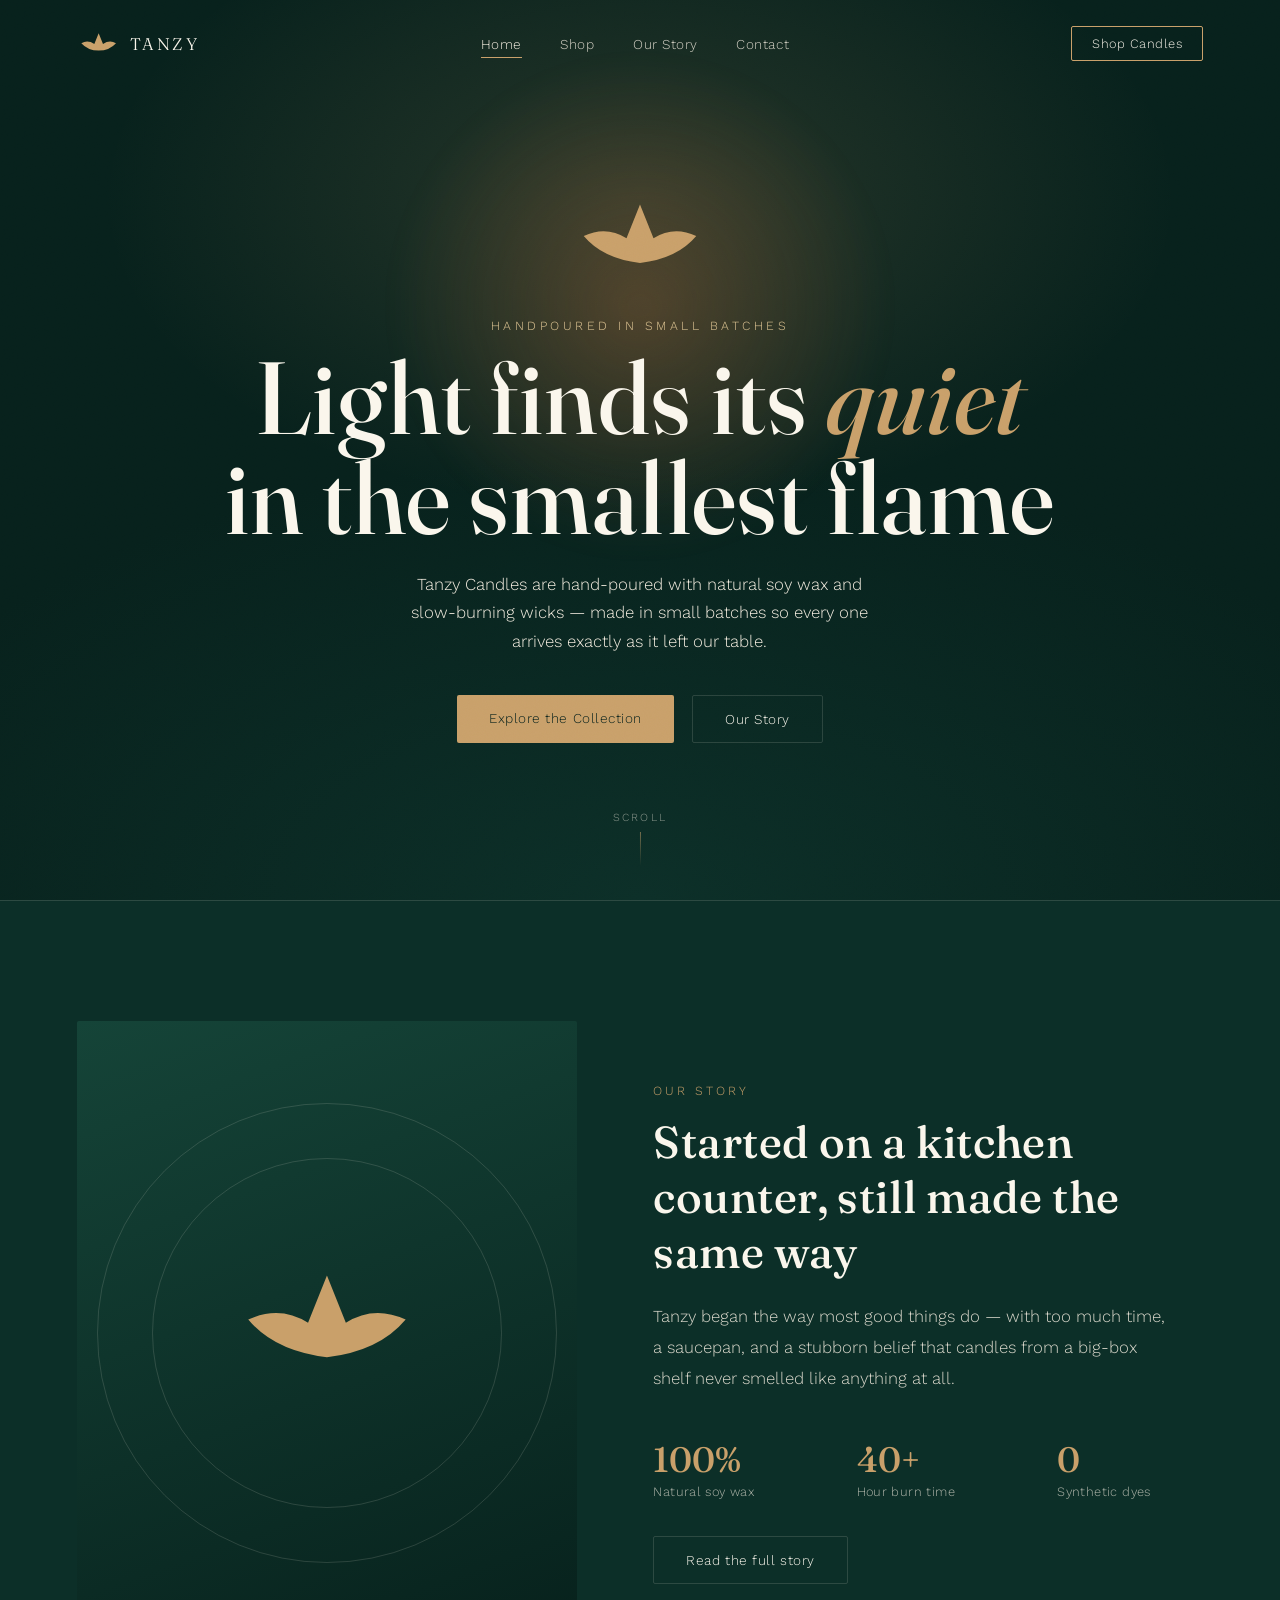
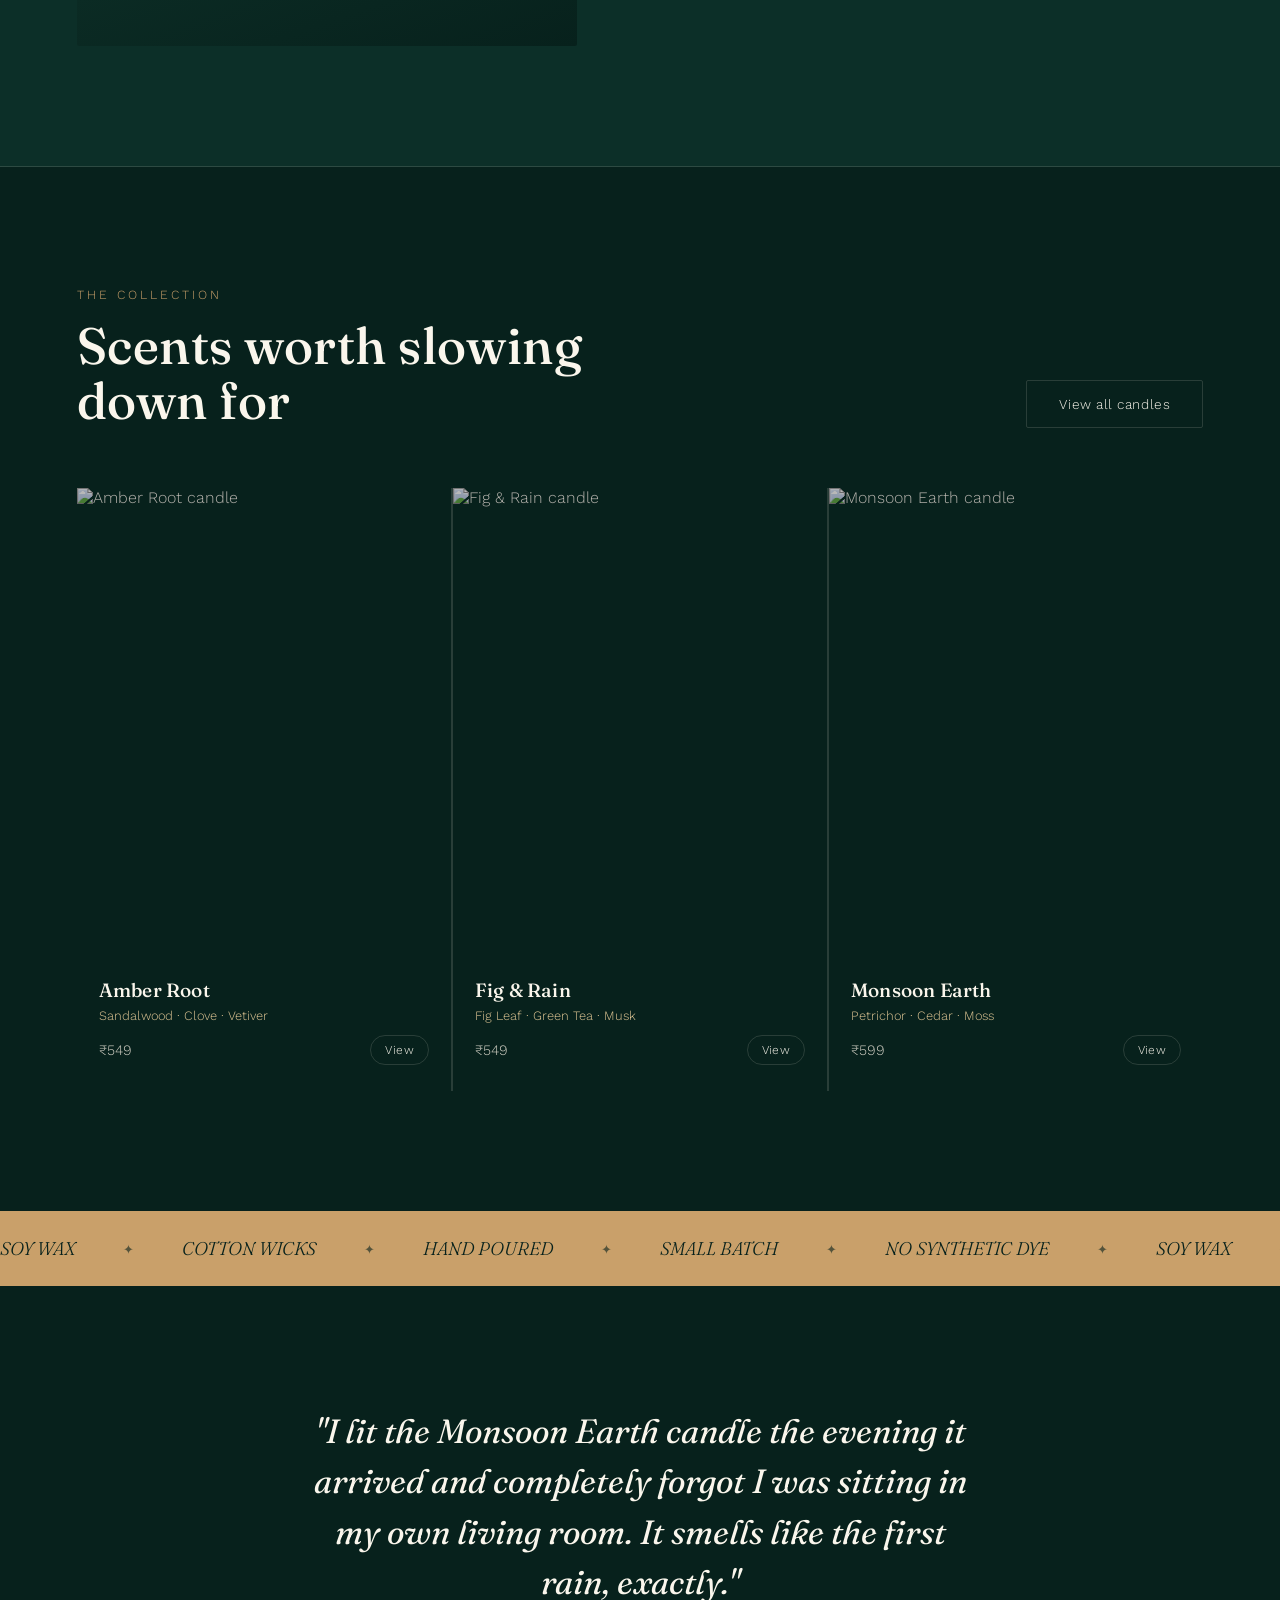
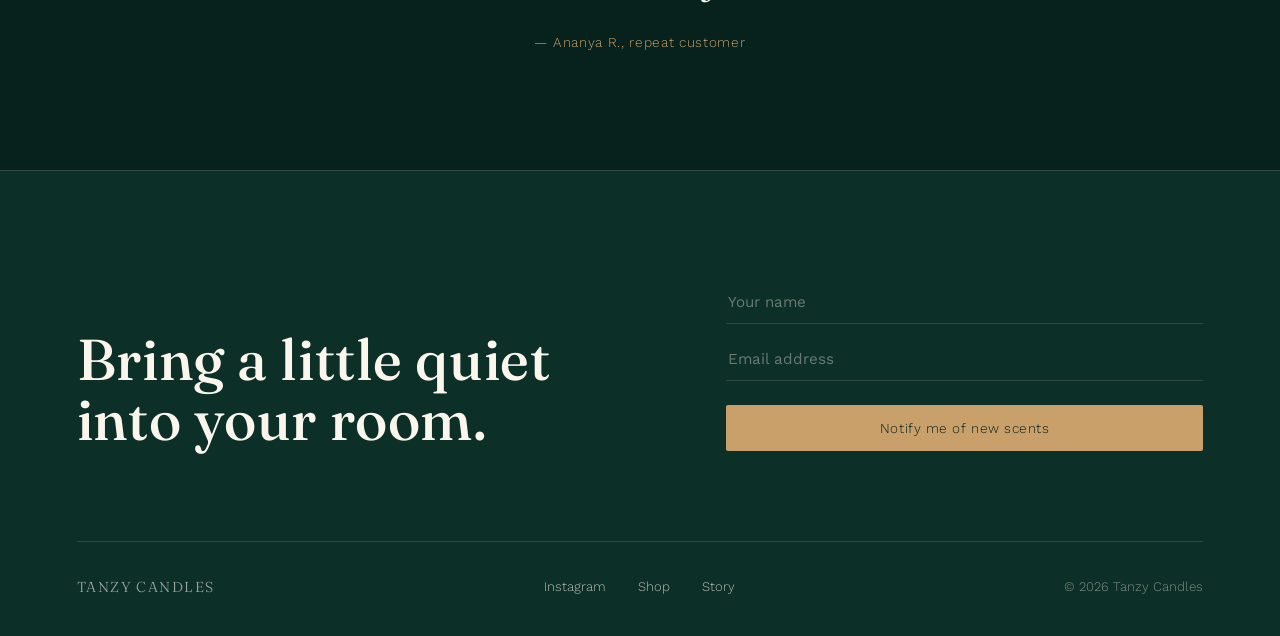
==== index.html @ 4bee4db2 "initial commit" ====
<!DOCTYPE html>
<html lang="en">
<head>
<meta charset="UTF-8">
<meta name="viewport" content="width=device-width, initial-scale=1.0">
<title>Tanzy Candles — Handpoured, Slow-Burning</title>
<link rel="preconnect" href="https://fonts.googleapis.com">
<link href="https://fonts.googleapis.com/css2?family=Fraunces:opsz,wght@9..144,300;9..144,400;9..144,500;9..144,600&family=Work+Sans:wght@300;400;500&display=swap" rel="stylesheet">
<link rel="stylesheet" href="style.css">
<style>
  .hero{
    position:relative; min-height:100svh; display:flex; align-items:center; justify-content:center;
    text-align:center; padding:120px 6vw 80px;
    background:
      radial-gradient(60% 50% at 50% 22%, rgba(201,160,106,0.16), transparent 70%),
      radial-gradient(120% 90% at 50% 100%, var(--pine) 0%, var(--pine-deep) 55%);
    overflow:hidden;
  }
  .hero-glow{
    position:absolute; left:50%; top:34%; width:520px; height:520px; transform:translate(-50%,-50%);
    background:radial-gradient(circle, rgba(217,121,63,0.28) 0%, rgba(217,121,63,0) 68%);
    filter:blur(10px); animation:flicker 6s ease-in-out infinite; pointer-events:none;
  }
  @keyframes flicker{
    0%,100%{opacity:0.75; transform:translate(-50%,-50%) scale(1);}
    35%{opacity:0.95; transform:translate(-51%,-49%) scale(1.05);}
    60%{opacity:0.65; transform:translate(-49%,-51%) scale(0.97);}
    80%{opacity:0.9; transform:translate(-50%,-50%) scale(1.02);}
  }
  .hero-mark{width:150px; margin:0 auto 20px; animation:rise 1.4s cubic-bezier(.19,1,.22,1) both;}
  .hero-eyebrow{font-size:0.78rem; letter-spacing:0.28em; color:var(--gold-soft); opacity:0; animation:rise 1s cubic-bezier(.19,1,.22,1) 0.15s both;}
  .hero h1{font-size:clamp(3rem, 9vw, 6.4rem); line-height:0.98; margin:14px 0 22px; color:var(--ivory); opacity:0; animation:rise 1.2s cubic-bezier(.19,1,.22,1) 0.3s both;}
  .hero h1 em{font-style:italic; color:var(--gold);}
  .hero p{max-width:480px; margin:0 auto 40px; font-size:1.05rem; line-height:1.7; color:var(--cream); opacity:0.85; animation:rise 1.2s cubic-bezier(.19,1,.22,1) 0.45s both;}
  .hero-ctas{display:flex; gap:18px; justify-content:center; flex-wrap:wrap; animation:rise 1.2s cubic-bezier(.19,1,.22,1) 0.6s both;}
  @keyframes rise{from{opacity:0; transform:translateY(26px);} to{opacity:1; transform:translateY(0);}}
  .scroll-cue{position:absolute; bottom:34px; left:50%; transform:translateX(-50%); display:flex; flex-direction:column; align-items:center; gap:8px; font-size:0.68rem; letter-spacing:0.2em; color:var(--cream); opacity:0.55;}
  .scroll-cue .line{width:1px; height:34px; background:linear-gradient(var(--gold), transparent); animation:draw 2.2s ease-in-out infinite;}
  @keyframes draw{0%{transform:scaleY(0); transform-origin:top;} 50%{transform:scaleY(1); transform-origin:top;} 50.1%{transform-origin:bottom;} 100%{transform:scaleY(0); transform-origin:bottom;}}
  .home-story-visual{position:relative; aspect-ratio:4/5; border-radius:2px; overflow:hidden; background:linear-gradient(160deg, var(--pine-light), var(--pine-deep)); display:flex; align-items:center; justify-content:center;}
  .home-story-visual .ring{position:absolute; border:1px solid var(--line); border-radius:50%;}
  .home-story-visual .ring.r1{width:70%; aspect-ratio:1; animation:spin 60s linear infinite;}
  .home-story-visual .ring.r2{width:92%; aspect-ratio:1; animation:spin 90s linear infinite reverse;}
  @keyframes spin{to{transform:rotate(360deg);}}
  .home-story-visual svg{width:42%; position:relative; z-index:2;}
  .collection-head{display:flex; justify-content:space-between; align-items:flex-end; gap:2rem; flex-wrap:wrap;}
</style>
</head>
<body>
<div class="grain"></div>

<nav id="nav">
  <div class="brand">
    <svg viewBox="0 0 100 60" fill="none" xmlns="http://www.w3.org/2000/svg"><path d="M50 5 L60 30 Q75 20 90 28 Q75 45 50 45 Q25 45 10 28 Q25 20 40 30 Z" fill="#c9a06a"/></svg>
    TANZY
  </div>
  <div class="navlinks">
    <a href="index.html" class="active">Home</a>
    <a href="shop.html">Shop</a>
    <a href="about.html">Our Story</a>
    <a href="contact.html">Contact</a>
  </div>
  <a class="navcta" href="shop.html">Shop Candles</a>
</nav>

<section class="hero">
  <div class="hero-glow"></div>
  <div style="position:relative; z-index:2;">
    <svg class="hero-mark" viewBox="0 0 200 130" fill="none" xmlns="http://www.w3.org/2000/svg">
      <path d="M100 10 L118 55 Q145 38 175 52 Q150 82 100 88 Q50 82 25 52 Q55 38 82 55 Z" fill="#c9a06a"/>
    </svg>
    <div class="hero-eyebrow">HANDPOURED IN SMALL BATCHES</div>
    <h1>Light finds its <em>quiet</em><br>in the smallest flame</h1>
    <p>Tanzy Candles are hand-poured with natural soy wax and slow-burning wicks — made in small batches so every one arrives exactly as it left our table.</p>
    <div class="hero-ctas">
      <a href="shop.html" class="btn-solid">Explore the Collection</a>
      <a href="about.html" class="btn-outline">Our Story</a>
    </div>
  </div>
  <div class="scroll-cue"><span>SCROLL</span><div class="line"></div></div>
</section>

<section class="story" id="story">
  <div class="home-story-visual">
    <div class="ring r1"></div>
    <div class="ring r2"></div>
    <svg viewBox="0 0 200 130" fill="none" xmlns="http://www.w3.org/2000/svg">
      <path d="M100 10 L118 55 Q145 38 175 52 Q150 82 100 88 Q50 82 25 52 Q55 38 82 55 Z" fill="#c9a06a"/>
    </svg>
  </div>
  <div class="story-copy">
    <div class="kicker">OUR STORY</div>
    <h2 class="display" style="font-size:clamp(2rem,3.6vw,2.8rem);">Started on a kitchen counter, still made the same way</h2>
    <p>Tanzy began the way most good things do — with too much time, a saucepan, and a stubborn belief that candles from a big-box shelf never smelled like anything at all.</p>
    <div class="story-stats">
      <div class="stat"><b>100%</b><span>Natural soy wax</span></div>
      <div class="stat"><b>40+</b><span>Hour burn time</span></div>
      <div class="stat"><b>0</b><span>Synthetic dyes</span></div>
    </div>
    <div style="margin-top:36px;"><a href="about.html" class="btn-outline">Read the full story</a></div>
  </div>
</section>

<section class="collection" id="collection">
  <div class="collection-head">
    <div class="section-head">
      <div class="kicker">THE COLLECTION</div>
      <h2>Scents worth slowing down for</h2>
    </div>
    <a href="shop.html" class="btn-outline">View all candles</a>
  </div>
  <div class="shop-grid" id="home-grid" style="margin-top:60px;"></div>
</section>

<div class="strip">
  <div class="strip-track">
    <span>SOY WAX</span><span>COTTON WICKS</span><span>HAND POURED</span><span>SMALL BATCH</span><span>NO SYNTHETIC DYE</span>
    <span>SOY WAX</span><span>COTTON WICKS</span><span>HAND POURED</span><span>SMALL BATCH</span><span>NO SYNTHETIC DYE</span>
  </div>
</div>

<section class="testimonial">
  <q>"I lit the Monsoon Earth candle the evening it arrived and completely forgot I was sitting in my own living room. It smells like the first rain, exactly."</q>
  <cite>— Ananya R., repeat customer</cite>
</section>

<footer id="contact">
  <div class="footer-cta">
    <h2>Bring a little quiet<br>into your room.</h2>
    <div class="footer-form">
      <input type="text" placeholder="Your name">
      <input type="email" placeholder="Email address">
      <a href="contact.html" class="btn-solid" style="text-align:center; margin-top:10px;">Notify me of new scents</a>
    </div>
  </div>
  <div class="footer-bottom">
    <div class="footer-brand">TANZY CANDLES</div>
    <div class="footer-links">
      <a href="https://www.instagram.com/tanzy_candle/" target="_blank" rel="noopener">Instagram</a>
      <a href="shop.html">Shop</a>
      <a href="about.html">Story</a>
    </div>
    <div class="footer-links" style="opacity:0.5;">© 2026 Tanzy Candles</div>
  </div>
</footer>

<script src="products.js"></script>
<script>
  const nav = document.getElementById('nav');
  window.addEventListener('scroll', () => nav.classList.toggle('scrolled', window.scrollY > 40));

  const grid = document.getElementById('home-grid');
  PRODUCTS.slice(0,3).forEach(p => {
    grid.innerHTML += `
      <a class="pcard" href="product.html?slug=${p.slug}">
        <div class="pimg"><img src="https://picsum.photos/seed/${p.seed}/700/880" alt="${p.name} candle"></div>
        <div class="pinfo">
          <h3>${p.name}</h3>
          <span class="scent">${p.notes}</span>
          <div class="prow">
            <span class="price">₹${p.price}</span>
            <span class="addbtn">View</span>
          </div>
        </div>
      </a>`;
  });
</script>
</body>
</html>
---- style.css ----
:root{
  --pine-deep:#07211c;
  --pine:#0c2f28;
  --pine-light:#154438;
  --gold:#c9a06a;
  --gold-soft:#e2c896;
  --cream:#f4ede0;
  --ivory:#faf6ec;
  --ember:#d9793f;
  --line: rgba(244,237,224,0.14);
}
*{margin:0;padding:0;box-sizing:border-box;}
html{scroll-behavior:smooth;}
body{
  background:var(--pine-deep);
  color:var(--ivory);
  font-family:'Work Sans', sans-serif;
  font-weight:300;
  overflow-x:hidden;
}
h1,h2,h3,.display{
  font-family:'Fraunces', serif;
  font-weight:500;
  letter-spacing:0.01em;
}
a{color:inherit;text-decoration:none;}
img{max-width:100%;display:block;}
@media (prefers-reduced-motion: reduce){
  *{animation-duration:0.01ms !important; transition-duration:0.01ms !important;}
}

.grain{
  position:fixed; inset:0; pointer-events:none; z-index:999;
  opacity:0.05; mix-blend-mode:overlay;
  background-image:url("data:image/svg+xml,%3Csvg xmlns='http://www.w3.org/2000/svg' width='120' height='120'%3E%3Cfilter id='n'%3E%3CfeTurbulence type='fractalNoise' baseFrequency='0.9' numOctaves='2' stitchTiles='stitch'/%3E%3C/filter%3E%3Crect width='100%25' height='100%25' filter='url(%23n)'/%3E%3C/svg%3E");
}

/* ---------- nav ---------- */
nav{
  position:fixed; top:0; left:0; right:0; z-index:100;
  display:flex; align-items:center; justify-content:space-between;
  padding:26px 6vw;
  transition:background .4s ease, padding .4s ease, border-color .4s ease;
  border-bottom:1px solid transparent;
}
nav.scrolled, nav.solid{
  background:rgba(7,33,28,0.92);
  backdrop-filter:blur(10px);
  padding:16px 6vw;
  border-color:var(--line);
}
.brand{display:flex;align-items:center;gap:10px;font-family:'Fraunces',serif;font-size:1.05rem;letter-spacing:0.14em;}
.brand svg{height:26px;width:auto;}
.navlinks{display:flex;gap:2.4rem;font-size:0.85rem;letter-spacing:0.04em;color:var(--cream);}
.navlinks a{position:relative;opacity:0.85;transition:opacity .3s;}
.navlinks a:hover, .navlinks a.active{opacity:1;}
.navlinks a::after{content:'';position:absolute;left:0;bottom:-6px;width:0;height:1px;background:var(--gold);transition:width .3s ease;}
.navlinks a:hover::after, .navlinks a.active::after{width:100%;}
.navcta{border:1px solid var(--gold); padding:9px 20px; font-size:0.8rem; letter-spacing:0.04em; border-radius:2px; transition:background .3s, color .3s; display:flex; align-items:center; gap:8px;}
.navcta:hover{background:var(--gold); color:var(--pine-deep);}
.cart-count{font-size:0.7rem; background:var(--gold); color:var(--pine-deep); border-radius:50%; width:16px; height:16px; display:flex; align-items:center; justify-content:center;}
.navcta:hover .cart-count{background:var(--pine-deep); color:var(--gold);}

@media (max-width: 860px){ .navlinks{display:none;} }

/* ---------- page header (non-home pages) ---------- */
.pagehead{
  padding:170px 6vw 80px;
  background:radial-gradient(60% 60% at 50% 0%, rgba(201,160,106,0.14), transparent 70%);
  text-align:center;
}
.kicker{font-size:0.78rem; letter-spacing:0.24em; color:var(--gold); margin-bottom:16px;}
.pagehead h1{font-size:clamp(2.4rem,6vw,4.2rem); line-height:1.05;}
.pagehead p{max-width:520px; margin:18px auto 0; color:var(--cream); opacity:0.8; line-height:1.7;}
.crumb{font-size:0.78rem; color:var(--cream); opacity:0.55; margin-bottom:18px; letter-spacing:0.03em;}
.crumb a:hover{color:var(--gold); opacity:1;}

/* ---------- buttons ---------- */
.btn-solid{
  background:var(--gold); color:var(--pine-deep); padding:15px 32px;
  font-size:0.85rem; letter-spacing:0.04em; border-radius:2px;
  transition:transform .35s ease, box-shadow .35s ease; display:inline-block; border:none; cursor:pointer;
  font-family:'Work Sans',sans-serif;
}
.btn-solid:hover{transform:translateY(-2px); box-shadow:0 10px 26px rgba(201,160,106,0.25);}
.btn-outline{
  border:1px solid var(--line); color:var(--ivory); padding:15px 32px;
  font-size:0.85rem; letter-spacing:0.04em; border-radius:2px;
  transition:border-color .35s ease, background .35s ease; display:inline-block;
}
.btn-outline:hover{border-color:var(--gold); background:rgba(201,160,106,0.08);}

/* ---------- section shell ---------- */
section{padding:120px 6vw; position:relative;}
.section-head{max-width:640px;}
.section-head h2{font-size:clamp(2.1rem,4.4vw,3.2rem); line-height:1.08; color:var(--ivory);}

/* ---------- shop grid ---------- */
.filters{display:flex; gap:12px; flex-wrap:wrap; margin:44px 0 56px; border-bottom:1px solid var(--line); padding-bottom:30px;}
.filter-btn{
  border:1px solid var(--line); padding:9px 18px; font-size:0.8rem; letter-spacing:0.03em;
  border-radius:20px; color:var(--cream); opacity:0.8; transition:all .3s ease; cursor:pointer;
  background:transparent; font-family:'Work Sans',sans-serif;
}
.filter-btn:hover{opacity:1; border-color:var(--gold);}
.filter-btn.active{background:var(--gold); color:var(--pine-deep); border-color:var(--gold); opacity:1;}

.shop-grid{display:grid; grid-template-columns:repeat(3,1fr); gap:2px; background:var(--line);}
.pcard{
  background:var(--pine-deep); position:relative; overflow:hidden; display:block;
}
.pcard .pimg{position:relative; aspect-ratio:4/5; overflow:hidden;}
.pcard .pimg img{width:100%; height:100%; object-fit:cover; filter:saturate(0.85) brightness(0.72);
  transition:transform .7s cubic-bezier(.19,1,.22,1), filter .5s ease;}
.pcard:hover .pimg img{transform:scale(1.06); filter:saturate(1) brightness(0.8);}
.pcard .pimg::after{content:''; position:absolute; inset:0; background:linear-gradient(180deg, rgba(7,33,28,0) 40%, rgba(7,33,28,0.85) 100%);}
.pcard .pinfo{padding:22px 22px 26px;}
.pcard h3{font-size:1.2rem; margin-bottom:6px;}
.pcard .scent{font-size:0.8rem; color:var(--gold-soft); margin-bottom:12px; display:block;}
.pcard .prow{display:flex; justify-content:space-between; align-items:center;}
.pcard .price{font-size:0.9rem; color:var(--cream); opacity:0.85;}
.pcard .addbtn{
  font-size:0.75rem; letter-spacing:0.03em; border:1px solid var(--line); padding:7px 14px; border-radius:20px;
  transition:all .3s ease; background:none; color:var(--ivory); cursor:pointer; font-family:'Work Sans',sans-serif;
}
.pcard .addbtn:hover{border-color:var(--gold); background:var(--gold); color:var(--pine-deep);}

@media (max-width:860px){ .shop-grid{grid-template-columns:1fr 1fr;} }
@media (max-width:540px){ .shop-grid{grid-template-columns:1fr;} }

/* ---------- product detail ---------- */
.product-view{
  display:grid; grid-template-columns:1fr 1fr; gap:6vw; padding:150px 6vw 100px; align-items:start;
}
.product-gallery{position:sticky; top:110px;}
.product-gallery .main{aspect-ratio:4/5; overflow:hidden; border:1px solid var(--line); position:relative;}
.product-gallery .main img{width:100%; height:100%; object-fit:cover; filter:saturate(0.9) brightness(0.78);}
.product-gallery .thumbs{display:flex; gap:10px; margin-top:10px;}
.product-gallery .thumbs img{width:64px; height:64px; object-fit:cover; border:1px solid var(--line); cursor:pointer; filter:saturate(0.85) brightness(0.7); transition:border-color .3s;}
.product-gallery .thumbs img:hover{border-color:var(--gold);}
.product-info .scent{color:var(--gold-soft); font-size:0.9rem; margin:10px 0 20px; display:block;}
.product-info h1{font-size:clamp(2rem,3.6vw,2.8rem);}
.product-info .price{font-family:'Fraunces',serif; font-size:1.6rem; color:var(--gold); margin:20px 0;}
.product-info .desc{color:var(--cream); opacity:0.85; line-height:1.8; max-width:52ch; margin-bottom:30px;}
.meta-row{display:flex; gap:3rem; padding:26px 0; border-top:1px solid var(--line); border-bottom:1px solid var(--line); margin-bottom:30px;}
.meta-row div span{display:block; font-size:0.75rem; color:var(--cream); opacity:0.6; margin-bottom:6px; letter-spacing:0.03em;}
.meta-row div b{font-family:'Fraunces',serif; font-weight:500; font-size:1.1rem;}
.notes-table{margin-bottom:34px;}
.notes-table .nrow{display:flex; justify-content:space-between; padding:14px 0; border-bottom:1px solid var(--line); font-size:0.92rem;}
.notes-table .nrow span:first-child{color:var(--gold-soft); letter-spacing:0.05em; font-size:0.78rem;}
.notes-table .nrow span:last-child{color:var(--cream); text-align:right;}
.qty-row{display:flex; align-items:center; gap:20px; margin-top:10px;}
.qty-box{display:flex; align-items:center; border:1px solid var(--line); border-radius:2px;}
.qty-box button{background:none; border:none; color:var(--ivory); width:38px; height:44px; font-size:1.1rem; cursor:pointer;}
.qty-box span{width:32px; text-align:center; font-size:0.95rem;}
.added-msg{font-size:0.8rem; color:var(--gold); margin-top:14px; opacity:0; transition:opacity .3s;}
.added-msg.show{opacity:1;}

/* related */
.related h2{font-size:1.8rem; margin-bottom:36px;}

/* ---------- about page ---------- */
.story{
  display:grid; grid-template-columns:1fr 1.1fr; gap:6vw; align-items:center;
  background:var(--pine); border-top:1px solid var(--line); border-bottom:1px solid var(--line);
}
.story-visual{position:relative; aspect-ratio:4/5; border-radius:2px; overflow:hidden;}
.story-visual img{width:100%; height:100%; object-fit:cover; filter:saturate(0.85) brightness(0.65);}
.story-copy p{font-size:1.05rem; line-height:1.85; color:var(--cream); opacity:0.88; margin-top:22px; max-width:52ch;}
.story-stats{display:flex; gap:8vw; margin-top:44px; flex-wrap:wrap;}
.stat b{display:block; font-family:'Fraunces',serif; font-size:2.2rem; color:var(--gold); font-weight:500;}
.stat span{font-size:0.8rem; color:var(--cream); opacity:0.7; letter-spacing:0.03em;}

.process-grid{margin-top:70px; display:grid; grid-template-columns:repeat(4,1fr); gap:1px; background:var(--line); border:1px solid var(--line);}
.process-item{background:var(--pine-deep); padding:44px 30px; transition:background .35s ease;}
.process-item:hover{background:var(--pine);}
.process-num{font-family:'Fraunces',serif; font-style:italic; color:var(--gold); font-size:1.1rem; margin-bottom:22px; display:block;}
.process-item h3{font-size:1.2rem; margin-bottom:10px; font-weight:500;}
.process-item p{font-size:0.92rem; line-height:1.6; color:var(--cream); opacity:0.75;}

.team-grid{display:grid; grid-template-columns:repeat(3,1fr); gap:40px; margin-top:60px;}
.team-card img{aspect-ratio:1; object-fit:cover; filter:saturate(0.85) brightness(0.75); margin-bottom:18px;}
.team-card h3{font-size:1.1rem; margin-bottom:4px;}
.team-card span{font-size:0.82rem; color:var(--gold-soft);}

@media (max-width:860px){ .story{grid-template-columns:1fr;} .process-grid{grid-template-columns:1fr 1fr;} .team-grid{grid-template-columns:1fr;} .product-view{grid-template-columns:1fr; padding-top:120px;} .product-gallery{position:static;} }
@media (max-width:540px){ .process-grid{grid-template-columns:1fr;} section{padding:90px 6vw;} .meta-row{gap:1.6rem; flex-wrap:wrap;} }

/* ---------- ingredients strip ---------- */
.strip{background:var(--gold); color:var(--pine-deep); padding:26px 0; overflow:hidden; white-space:nowrap;}
.strip-track{display:inline-flex; gap:3rem; animation:scroll 26s linear infinite;}
.strip-track span{font-family:'Fraunces',serif; font-style:italic; font-size:1.15rem; display:inline-flex; align-items:center; gap:3rem;}
.strip-track span::after{content:'✦'; font-style:normal; font-size:0.8rem; opacity:0.6;}
@keyframes scroll{from{transform:translateX(0);} to{transform:translateX(-50%);}}

/* ---------- contact ---------- */
.contact-wrap{display:grid; grid-template-columns:1fr 1fr; gap:6vw; padding-top:20px;}
.contact-form{display:flex; flex-direction:column; gap:20px;}
.field label{display:block; font-size:0.78rem; letter-spacing:0.05em; color:var(--gold-soft); margin-bottom:8px;}
.field input, .field textarea{
  width:100%; background:transparent; border:none; border-bottom:1px solid var(--line);
  padding:12px 2px; color:var(--ivory); font-family:'Work Sans',sans-serif; font-size:0.95rem;
  outline:none; transition:border-color .3s; resize:none;
}
.field input::placeholder, .field textarea::placeholder{color:rgba(244,237,224,0.35);}
.field input:focus, .field textarea:focus{border-color:var(--gold);}
.contact-info{border-left:1px solid var(--line); padding-left:5vw;}
.info-block{margin-bottom:36px;}
.info-block span{display:block; font-size:0.78rem; letter-spacing:0.05em; color:var(--gold-soft); margin-bottom:8px;}
.info-block b{font-family:'Fraunces',serif; font-size:1.15rem; font-weight:500;}
.form-success{margin-top:16px; font-size:0.85rem; color:var(--gold); opacity:0; transition:opacity .3s;}
.form-success.show{opacity:1;}
@media (max-width:860px){ .contact-wrap{grid-template-columns:1fr;} .contact-info{border-left:none; padding-left:0; border-top:1px solid var(--line); padding-top:40px;} }

/* ---------- testimonial ---------- */
.testimonial{background:var(--pine-deep); text-align:center; max-width:820px; margin:0 auto;}
.testimonial q{display:block; font-family:'Fraunces',serif; font-weight:400; font-style:italic; font-size:clamp(1.5rem,3vw,2.1rem); line-height:1.5; color:var(--ivory); quotes:none;}
.testimonial cite{display:block; margin-top:26px; font-style:normal; font-size:0.85rem; letter-spacing:0.05em; color:var(--gold);}

/* ---------- footer ---------- */
footer{background:var(--pine); border-top:1px solid var(--line); padding:110px 6vw 40px;}
.footer-cta{display:grid; grid-template-columns:1.2fr 1fr; gap:6vw; align-items:end; padding-bottom:90px; border-bottom:1px solid var(--line);}
.footer-cta h2{font-size:clamp(2.2rem,5vw,3.6rem); line-height:1.05; color:var(--ivory);}
.footer-form{display:flex; flex-direction:column; gap:14px;}
.footer-form input{background:transparent; border:none; border-bottom:1px solid var(--line); padding:12px 2px; color:var(--ivory); font-family:'Work Sans',sans-serif; font-size:0.95rem; outline:none; transition:border-color .3s;}
.footer-form input::placeholder{color:rgba(244,237,224,0.4);}
.footer-form input:focus{border-color:var(--gold);}
.footer-bottom{display:flex; justify-content:space-between; align-items:center; padding-top:36px; flex-wrap:wrap; gap:20px;}
.footer-links{display:flex; gap:2rem; font-size:0.82rem; color:var(--cream); opacity:0.75;}
.footer-links a:hover{color:var(--gold); opacity:1;}
.footer-brand{font-family:'Fraunces',serif; font-size:0.9rem; letter-spacing:0.1em; opacity:0.6;}
@media (max-width:860px){ .footer-cta{grid-template-columns:1fr; gap:40px;} }
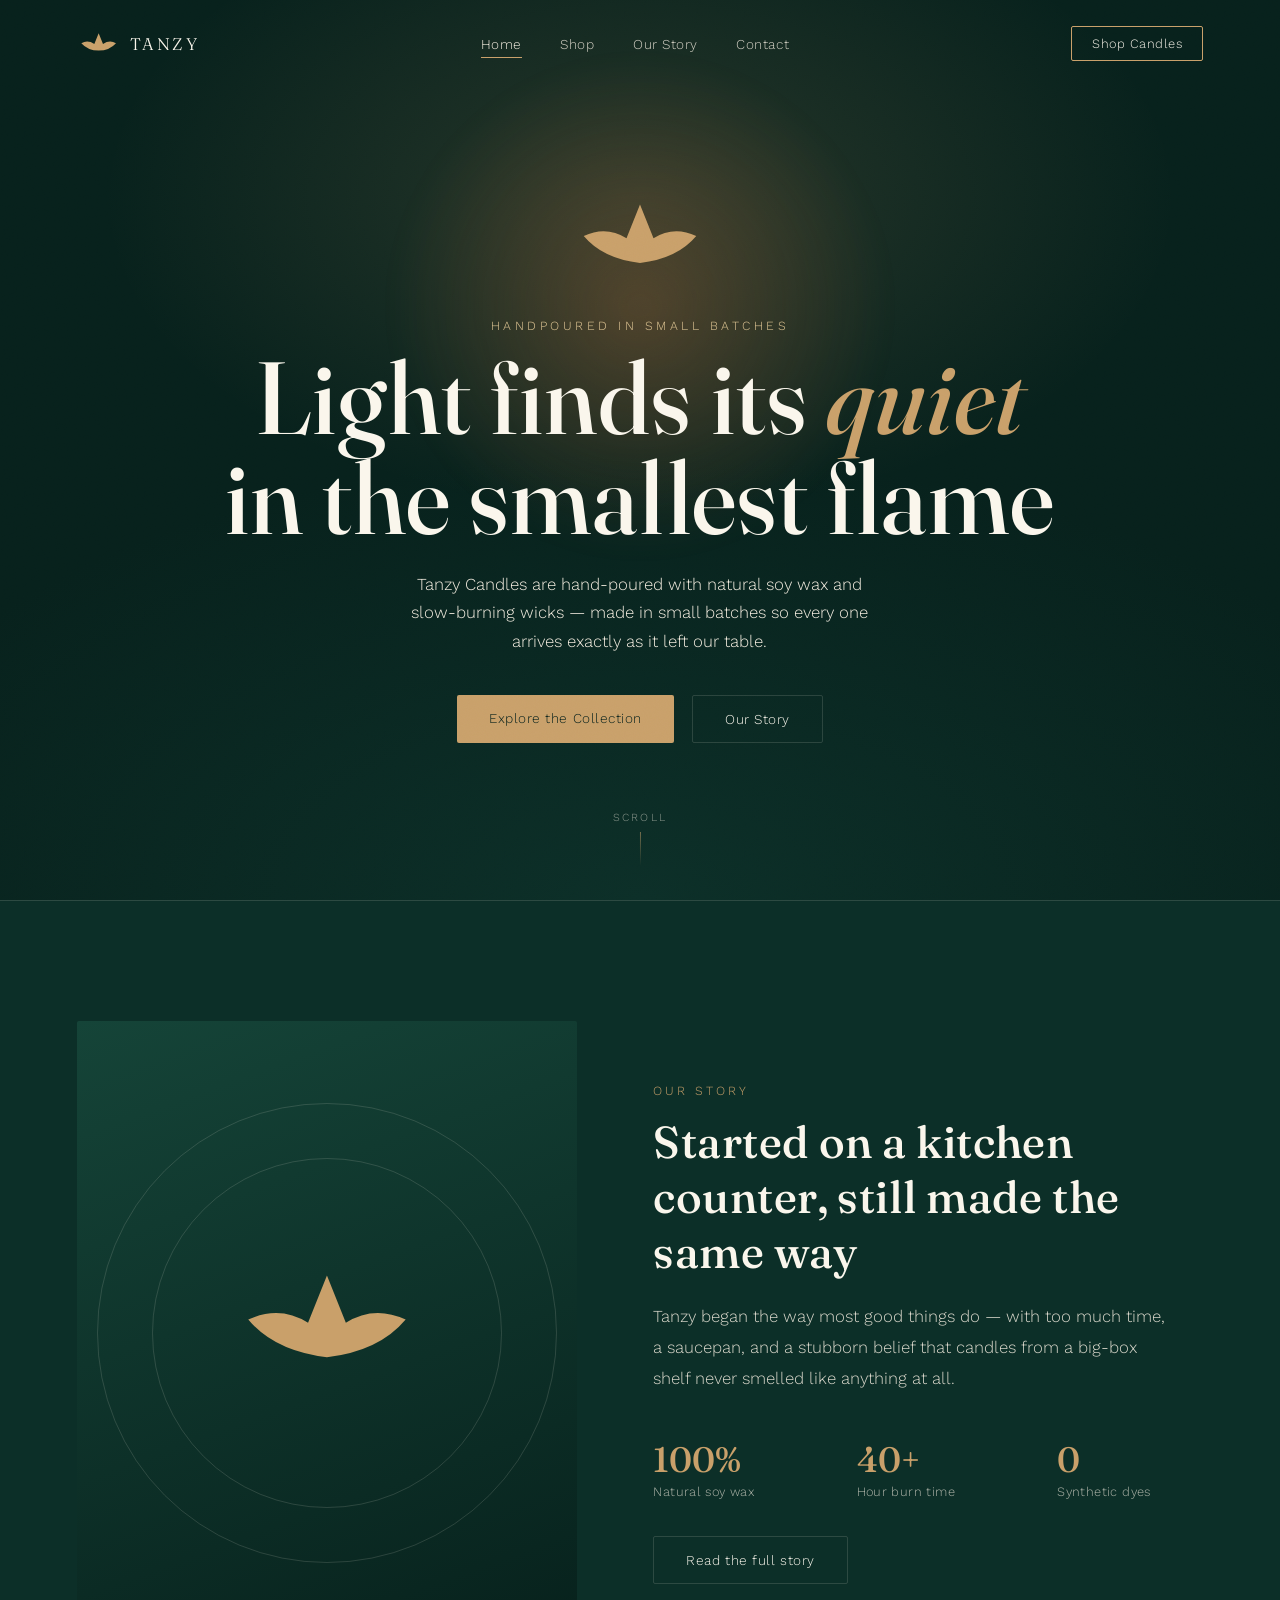
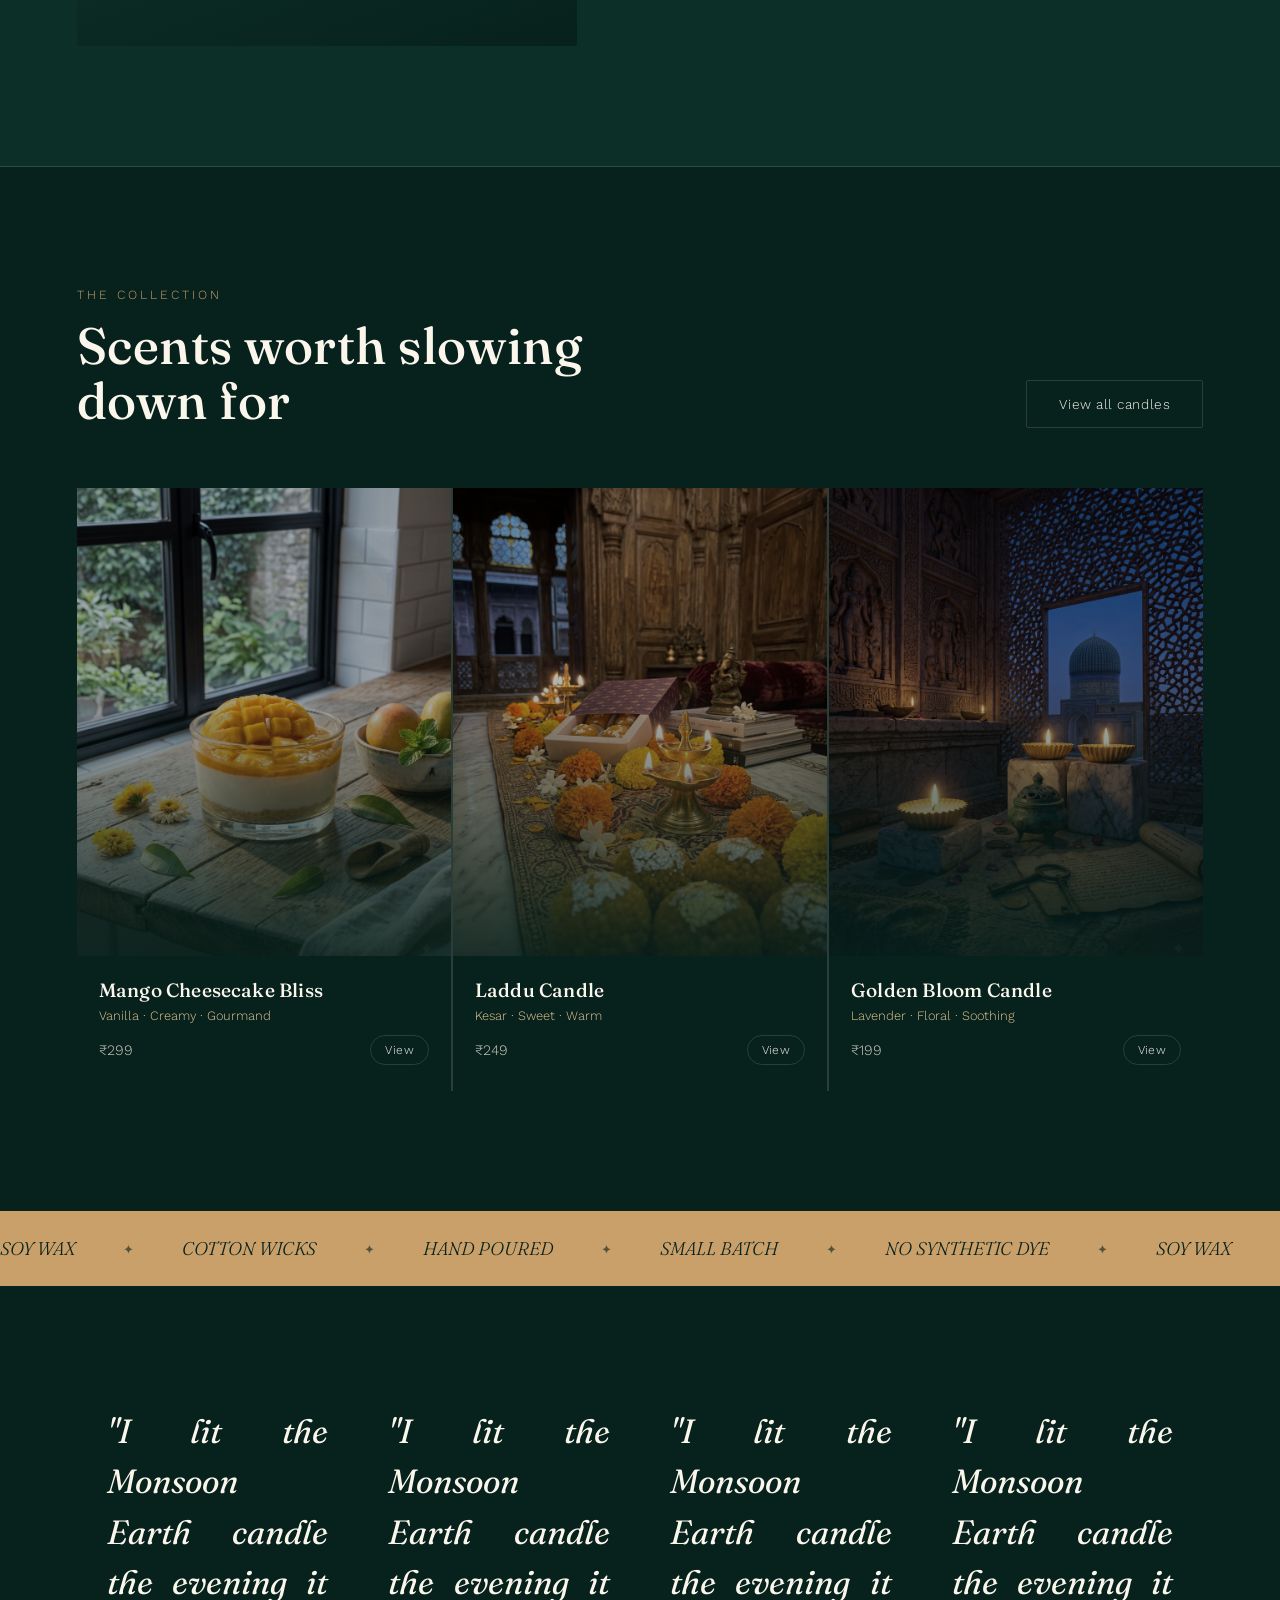
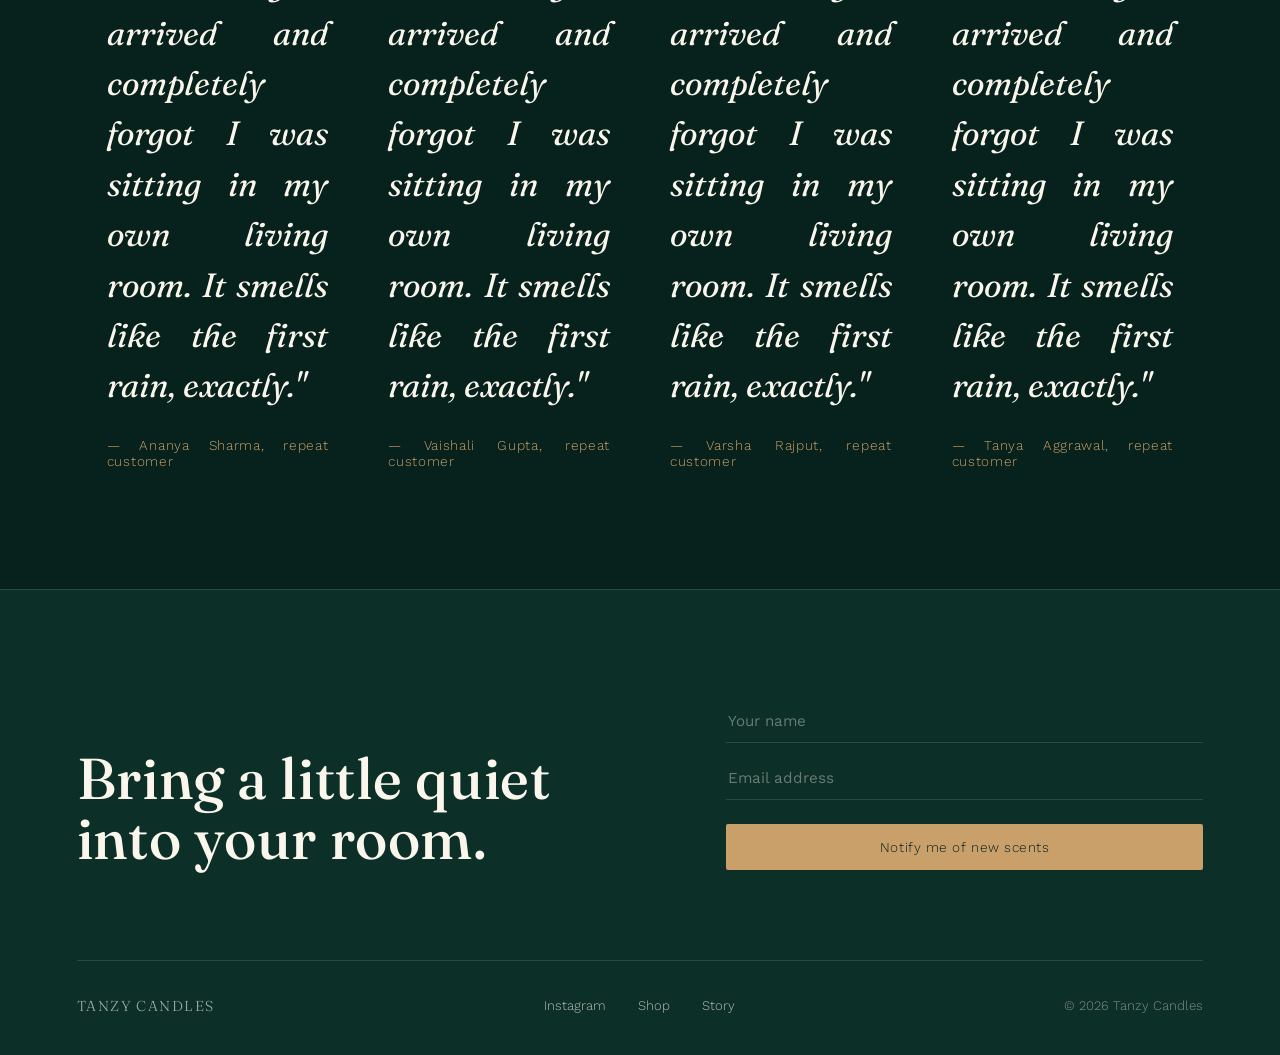
==== commit 9070a2ac: "images added" ====
--- a/index.html
+++ b/index.html
@@ -1,159 +1,413 @@
-<!DOCTYPE html>
+<!doctype html>
 <html lang="en">
+
 <head>
-<meta charset="UTF-8">
-<meta name="viewport" content="width=device-width, initial-scale=1.0">
-<title>Tanzy Candles — Handpoured, Slow-Burning</title>
-<link rel="preconnect" href="https://fonts.googleapis.com">
-<link href="https://fonts.googleapis.com/css2?family=Fraunces:opsz,wght@9..144,300;9..144,400;9..144,500;9..144,600&family=Work+Sans:wght@300;400;500&display=swap" rel="stylesheet">
-<link rel="stylesheet" href="style.css">
-<style>
-  .hero{
-    position:relative; min-height:100svh; display:flex; align-items:center; justify-content:center;
-    text-align:center; padding:120px 6vw 80px;
-    background:
-      radial-gradient(60% 50% at 50% 22%, rgba(201,160,106,0.16), transparent 70%),
-      radial-gradient(120% 90% at 50% 100%, var(--pine) 0%, var(--pine-deep) 55%);
-    overflow:hidden;
-  }
-  .hero-glow{
-    position:absolute; left:50%; top:34%; width:520px; height:520px; transform:translate(-50%,-50%);
-    background:radial-gradient(circle, rgba(217,121,63,0.28) 0%, rgba(217,121,63,0) 68%);
-    filter:blur(10px); animation:flicker 6s ease-in-out infinite; pointer-events:none;
-  }
-  @keyframes flicker{
-    0%,100%{opacity:0.75; transform:translate(-50%,-50%) scale(1);}
-    35%{opacity:0.95; transform:translate(-51%,-49%) scale(1.05);}
-    60%{opacity:0.65; transform:translate(-49%,-51%) scale(0.97);}
-    80%{opacity:0.9; transform:translate(-50%,-50%) scale(1.02);}
-  }
-  .hero-mark{width:150px; margin:0 auto 20px; animation:rise 1.4s cubic-bezier(.19,1,.22,1) both;}
-  .hero-eyebrow{font-size:0.78rem; letter-spacing:0.28em; color:var(--gold-soft); opacity:0; animation:rise 1s cubic-bezier(.19,1,.22,1) 0.15s both;}
-  .hero h1{font-size:clamp(3rem, 9vw, 6.4rem); line-height:0.98; margin:14px 0 22px; color:var(--ivory); opacity:0; animation:rise 1.2s cubic-bezier(.19,1,.22,1) 0.3s both;}
-  .hero h1 em{font-style:italic; color:var(--gold);}
-  .hero p{max-width:480px; margin:0 auto 40px; font-size:1.05rem; line-height:1.7; color:var(--cream); opacity:0.85; animation:rise 1.2s cubic-bezier(.19,1,.22,1) 0.45s both;}
-  .hero-ctas{display:flex; gap:18px; justify-content:center; flex-wrap:wrap; animation:rise 1.2s cubic-bezier(.19,1,.22,1) 0.6s both;}
-  @keyframes rise{from{opacity:0; transform:translateY(26px);} to{opacity:1; transform:translateY(0);}}
-  .scroll-cue{position:absolute; bottom:34px; left:50%; transform:translateX(-50%); display:flex; flex-direction:column; align-items:center; gap:8px; font-size:0.68rem; letter-spacing:0.2em; color:var(--cream); opacity:0.55;}
-  .scroll-cue .line{width:1px; height:34px; background:linear-gradient(var(--gold), transparent); animation:draw 2.2s ease-in-out infinite;}
-  @keyframes draw{0%{transform:scaleY(0); transform-origin:top;} 50%{transform:scaleY(1); transform-origin:top;} 50.1%{transform-origin:bottom;} 100%{transform:scaleY(0); transform-origin:bottom;}}
-  .home-story-visual{position:relative; aspect-ratio:4/5; border-radius:2px; overflow:hidden; background:linear-gradient(160deg, var(--pine-light), var(--pine-deep)); display:flex; align-items:center; justify-content:center;}
-  .home-story-visual .ring{position:absolute; border:1px solid var(--line); border-radius:50%;}
-  .home-story-visual .ring.r1{width:70%; aspect-ratio:1; animation:spin 60s linear infinite;}
-  .home-story-visual .ring.r2{width:92%; aspect-ratio:1; animation:spin 90s linear infinite reverse;}
-  @keyframes spin{to{transform:rotate(360deg);}}
-  .home-story-visual svg{width:42%; position:relative; z-index:2;}
-  .collection-head{display:flex; justify-content:space-between; align-items:flex-end; gap:2rem; flex-wrap:wrap;}
-</style>
+    <meta charset="UTF-8" />
+    <meta name="viewport" content="width=device-width, initial-scale=1.0" />
+    <title>Tanzy Candles — Handpoured, Slow-Burning</title>
+    <link rel="icon" type="image/svg+xml" href="favicon.svg" />
+    <link rel="canonical" href="https://rohit-singh-git.github.io/Tanzy-Candle/index.html" />
+    <meta name="description"
+        content="Tanzy Candles — handpoured, slow-burning scented candles inspired by desserts and Indian flavours. Vanilla, kesar, rose and floral candles made with soy wax." />
+    <meta name="robots" content="index, follow" />
+
+    <meta property="og:type" content="website" />
+    <meta property="og:title" content="Tanzy Candles — Handpoured, Slow-Burning" />
+    <meta property="og:description"
+        content="Tanzy Candles — handpoured, slow-burning scented candles inspired by desserts and Indian flavours. Vanilla, kesar, rose and floral candles made with soy wax." />
+    <meta property="og:url" content="https://rohit-singh-git.github.io/Tanzy-Candle/index.html" />
+    <meta property="og:image"
+        content="https://rohit-singh-git.github.io/Tanzy-Candle/images/Mango-cheesecake-bliss-Candle/1.jpeg" />
+    <meta property="og:site_name" content="Tanzy Candles" />
+
+    <meta name="twitter:card" content="summary_large_image" />
+    <meta name="twitter:title" content="Tanzy Candles — Handpoured, Slow-Burning" />
+    <meta name="twitter:description"
+        content="Tanzy Candles — handpoured, slow-burning scented candles inspired by desserts and Indian flavours. Vanilla, kesar, rose and floral candles made with soy wax." />
+    <meta name="twitter:image"
+        content="https://rohit-singh-git.github.io/Tanzy-Candle/images/Mango-cheesecake-bliss-Candle/1.jpeg" />
+    <link rel="preconnect" href="https://fonts.googleapis.com" />
+    <link
+        href="https://fonts.googleapis.com/css2?family=Fraunces:opsz,wght@9..144,300;9..144,400;9..144,500;9..144,600&family=Work+Sans:wght@300;400;500&display=swap"
+        rel="stylesheet" />
+    <link rel="stylesheet" href="style.css" />
+    <style>
+        .hero {
+            position: relative;
+            min-height: 100svh;
+            display: flex;
+            align-items: center;
+            justify-content: center;
+            text-align: center;
+            padding: 120px 6vw 80px;
+            background:
+                radial-gradient(60% 50% at 50% 22%,
+                    rgba(201, 160, 106, 0.16),
+                    transparent 70%),
+                radial-gradient(120% 90% at 50% 100%,
+                    var(--pine) 0%,
+                    var(--pine-deep) 55%);
+            overflow: hidden;
+        }
+
+        .hero-glow {
+            position: absolute;
+            left: 50%;
+            top: 34%;
+            width: 520px;
+            height: 520px;
+            transform: translate(-50%, -50%);
+            background: radial-gradient(circle,
+                    rgba(217, 121, 63, 0.28) 0%,
+                    rgba(217, 121, 63, 0) 68%);
+            filter: blur(10px);
+            animation: flicker 6s ease-in-out infinite;
+            pointer-events: none;
+        }
+
+        @keyframes flicker {
+
+            0%,
+            100% {
+                opacity: 0.75;
+                transform: translate(-50%, -50%) scale(1);
+            }
+
+            35% {
+                opacity: 0.95;
+                transform: translate(-51%, -49%) scale(1.05);
+            }
+
+            60% {
+                opacity: 0.65;
+                transform: translate(-49%, -51%) scale(0.97);
+            }
+
+            80% {
+                opacity: 0.9;
+                transform: translate(-50%, -50%) scale(1.02);
+            }
+        }
+
+        .hero-mark {
+            width: 150px;
+            margin: 0 auto 20px;
+            animation: rise 1.4s cubic-bezier(0.19, 1, 0.22, 1) both;
+        }
+
+        .hero-eyebrow {
+            font-size: 0.78rem;
+            letter-spacing: 0.28em;
+            color: var(--gold-soft);
+            opacity: 0;
+            animation: rise 1s cubic-bezier(0.19, 1, 0.22, 1) 0.15s both;
+        }
+
+        .hero h1 {
+            font-size: clamp(3rem, 9vw, 6.4rem);
+            line-height: 0.98;
+            margin: 14px 0 22px;
+            color: var(--ivory);
+            opacity: 0;
+            animation: rise 1.2s cubic-bezier(0.19, 1, 0.22, 1) 0.3s both;
+        }
+
+        .hero h1 em {
+            font-style: italic;
+            color: var(--gold);
+        }
+
+        .hero p {
+            max-width: 480px;
+            margin: 0 auto 40px;
+            font-size: 1.05rem;
+            line-height: 1.7;
+            color: var(--cream);
+            opacity: 0.85;
+            animation: rise 1.2s cubic-bezier(0.19, 1, 0.22, 1) 0.45s both;
+        }
+
+        .hero-ctas {
+            display: flex;
+            gap: 18px;
+            justify-content: center;
+            flex-wrap: wrap;
+            animation: rise 1.2s cubic-bezier(0.19, 1, 0.22, 1) 0.6s both;
+        }
+
+        @keyframes rise {
+            from {
+                opacity: 0;
+                transform: translateY(26px);
+            }
+
+            to {
+                opacity: 1;
+                transform: translateY(0);
+            }
+        }
+
+        .scroll-cue {
+            position: absolute;
+            bottom: 34px;
+            left: 50%;
+            transform: translateX(-50%);
+            display: flex;
+            flex-direction: column;
+            align-items: center;
+            gap: 8px;
+            font-size: 0.68rem;
+            letter-spacing: 0.2em;
+            color: var(--cream);
+            opacity: 0.55;
+        }
+
+        .scroll-cue .line {
+            width: 1px;
+            height: 34px;
+            background: linear-gradient(var(--gold), transparent);
+            animation: draw 2.2s ease-in-out infinite;
+        }
+
+        @keyframes draw {
+            0% {
+                transform: scaleY(0);
+                transform-origin: top;
+            }
+
+            50% {
+                transform: scaleY(1);
+                transform-origin: top;
+            }
+
+            50.1% {
+                transform-origin: bottom;
+            }
+
+            100% {
+                transform: scaleY(0);
+                transform-origin: bottom;
+            }
+        }
+
+        .home-story-visual {
+            position: relative;
+            aspect-ratio: 4/5;
+            border-radius: 2px;
+            overflow: hidden;
+            background: linear-gradient(160deg,
+                    var(--pine-light),
+                    var(--pine-deep));
+            display: flex;
+            align-items: center;
+            justify-content: center;
+        }
+
+        .home-story-visual .ring {
+            position: absolute;
+            border: 1px solid var(--line);
+            border-radius: 50%;
+        }
+
+        .home-story-visual .ring.r1 {
+            width: 70%;
+            aspect-ratio: 1;
+            animation: spin 60s linear infinite;
+        }
+
+        .home-story-visual .ring.r2 {
+            width: 92%;
+            aspect-ratio: 1;
+            animation: spin 90s linear infinite reverse;
+        }
+
+        @keyframes spin {
+            to {
+                transform: rotate(360deg);
+            }
+        }
+
+        .home-story-visual svg {
+            width: 42%;
+            position: relative;
+            z-index: 2;
+        }
+
+        .collection-head {
+            display: flex;
+            justify-content: space-between;
+            align-items: flex-end;
+            gap: 2rem;
+            flex-wrap: wrap;
+        }
+    </style>
 </head>
+
 <body>
-<div class="grain"></div>
-
-<nav id="nav">
-  <div class="brand">
-    <svg viewBox="0 0 100 60" fill="none" xmlns="http://www.w3.org/2000/svg"><path d="M50 5 L60 30 Q75 20 90 28 Q75 45 50 45 Q25 45 10 28 Q25 20 40 30 Z" fill="#c9a06a"/></svg>
-    TANZY
-  </div>
-  <div class="navlinks">
-    <a href="index.html" class="active">Home</a>
-    <a href="shop.html">Shop</a>
-    <a href="about.html">Our Story</a>
-    <a href="contact.html">Contact</a>
-  </div>
-  <a class="navcta" href="shop.html">Shop Candles</a>
-</nav>
-
-<section class="hero">
-  <div class="hero-glow"></div>
-  <div style="position:relative; z-index:2;">
-    <svg class="hero-mark" viewBox="0 0 200 130" fill="none" xmlns="http://www.w3.org/2000/svg">
-      <path d="M100 10 L118 55 Q145 38 175 52 Q150 82 100 88 Q50 82 25 52 Q55 38 82 55 Z" fill="#c9a06a"/>
-    </svg>
-    <div class="hero-eyebrow">HANDPOURED IN SMALL BATCHES</div>
-    <h1>Light finds its <em>quiet</em><br>in the smallest flame</h1>
-    <p>Tanzy Candles are hand-poured with natural soy wax and slow-burning wicks — made in small batches so every one arrives exactly as it left our table.</p>
-    <div class="hero-ctas">
-      <a href="shop.html" class="btn-solid">Explore the Collection</a>
-      <a href="about.html" class="btn-outline">Our Story</a>
+    <div class="grain"></div>
+
+    <nav id="nav">
+        <a href="/index.html">
+
+            <div class="brand">
+                <svg viewBox="0 0 100 60" fill="none" xmlns="http://www.w3.org/2000/svg">
+                    <path d="M50 5 L60 30 Q75 20 90 28 Q75 45 50 45 Q25 45 10 28 Q25 20 40 30 Z" fill="#c9a06a" />
+                </svg>
+                TANZY
+            </div>
+        </a>
+        <div class="navlinks">
+            <a href="index.html" class="active">Home</a>
+            <a href="shop.html">Shop</a>
+            <a href="about.html">Our Story</a>
+            <a href="contact.html">Contact</a>
+        </div>
+        <a class="navcta" href="shop.html">Shop Candles</a>
+    </nav>
+
+    <section class="hero">
+        <div class="hero-glow"></div>
+        <div style="position: relative; z-index: 2">
+            <svg class="hero-mark" viewBox="0 0 200 130" fill="none" xmlns="http://www.w3.org/2000/svg">
+                <path d="M100 10 L118 55 Q145 38 175 52 Q150 82 100 88 Q50 82 25 52 Q55 38 82 55 Z" fill="#c9a06a" />
+            </svg>
+            <div class="hero-eyebrow">HANDPOURED IN SMALL BATCHES</div>
+            <h1>
+                Light finds its <em>quiet</em><br />in the smallest flame
+            </h1>
+            <p>
+                Tanzy Candles are hand-poured with natural soy wax and
+                slow-burning wicks — made in small batches so every one
+                arrives exactly as it left our table.
+            </p>
+            <div class="hero-ctas">
+                <a href="shop.html" class="btn-solid">Explore the Collection</a>
+                <a href="about.html" class="btn-outline">Our Story</a>
+            </div>
+        </div>
+        <div class="scroll-cue">
+            <span>SCROLL</span>
+            <div class="line"></div>
+        </div>
+    </section>
+
+    <section class="story" id="story">
+        <div class="home-story-visual">
+            <div class="ring r1"></div>
+            <div class="ring r2"></div>
+            <svg viewBox="0 0 200 130" fill="none" xmlns="http://www.w3.org/2000/svg">
+                <path d="M100 10 L118 55 Q145 38 175 52 Q150 82 100 88 Q50 82 25 52 Q55 38 82 55 Z" fill="#c9a06a" />
+            </svg>
+        </div>
+        <div class="story-copy">
+            <div class="kicker">OUR STORY</div>
+            <h2 class="display" style="font-size: clamp(2rem, 3.6vw, 2.8rem)">
+                Started on a kitchen counter, still made the same way
+            </h2>
+            <p>
+                Tanzy began the way most good things do — with too much
+                time, a saucepan, and a stubborn belief that candles from a
+                big-box shelf never smelled like anything at all.
+            </p>
+            <div class="story-stats">
+                <div class="stat">
+                    <b>100%</b><span>Natural soy wax</span>
+                </div>
+                <div class="stat">
+                    <b>40+</b><span>Hour burn time</span>
+                </div>
+                <div class="stat"><b>0</b><span>Synthetic dyes</span></div>
+            </div>
+            <div style="margin-top: 36px">
+                <a href="about.html" class="btn-outline">Read the full story</a>
+            </div>
+        </div>
+    </section>
+
+    <section class="collection" id="collection">
+        <div class="collection-head">
+            <div class="section-head">
+                <div class="kicker">THE COLLECTION</div>
+                <h2>Scents worth slowing down for</h2>
+            </div>
+            <a href="shop.html" class="btn-outline">View all candles</a>
+        </div>
+        <div class="shop-grid" id="home-grid" style="margin-top: 60px"></div>
+    </section>
+
+    <div class="strip">
+        <div class="strip-track">
+            <span>SOY WAX</span><span>COTTON WICKS</span><span>HAND POURED</span><span>SMALL BATCH</span><span>NO
+                SYNTHETIC DYE</span> <span>SOY WAX</span><span>COTTON WICKS</span><span>HAND POURED</span><span>SMALL
+                BATCH</span><span>NO SYNTHETIC DYE</span>
+        </div>
     </div>
-  </div>
-  <div class="scroll-cue"><span>SCROLL</span><div class="line"></div></div>
-</section>
-
-<section class="story" id="story">
-  <div class="home-story-visual">
-    <div class="ring r1"></div>
-    <div class="ring r2"></div>
-    <svg viewBox="0 0 200 130" fill="none" xmlns="http://www.w3.org/2000/svg">
-      <path d="M100 10 L118 55 Q145 38 175 52 Q150 82 100 88 Q50 82 25 52 Q55 38 82 55 Z" fill="#c9a06a"/>
-    </svg>
-  </div>
-  <div class="story-copy">
-    <div class="kicker">OUR STORY</div>
-    <h2 class="display" style="font-size:clamp(2rem,3.6vw,2.8rem);">Started on a kitchen counter, still made the same way</h2>
-    <p>Tanzy began the way most good things do — with too much time, a saucepan, and a stubborn belief that candles from a big-box shelf never smelled like anything at all.</p>
-    <div class="story-stats">
-      <div class="stat"><b>100%</b><span>Natural soy wax</span></div>
-      <div class="stat"><b>40+</b><span>Hour burn time</span></div>
-      <div class="stat"><b>0</b><span>Synthetic dyes</span></div>
-    </div>
-    <div style="margin-top:36px;"><a href="about.html" class="btn-outline">Read the full story</a></div>
-  </div>
-</section>
-
-<section class="collection" id="collection">
-  <div class="collection-head">
-    <div class="section-head">
-      <div class="kicker">THE COLLECTION</div>
-      <h2>Scents worth slowing down for</h2>
-    </div>
-    <a href="shop.html" class="btn-outline">View all candles</a>
-  </div>
-  <div class="shop-grid" id="home-grid" style="margin-top:60px;"></div>
-</section>
-
-<div class="strip">
-  <div class="strip-track">
-    <span>SOY WAX</span><span>COTTON WICKS</span><span>HAND POURED</span><span>SMALL BATCH</span><span>NO SYNTHETIC DYE</span>
-    <span>SOY WAX</span><span>COTTON WICKS</span><span>HAND POURED</span><span>SMALL BATCH</span><span>NO SYNTHETIC DYE</span>
-  </div>
-</div>
-
-<section class="testimonial">
-  <q>"I lit the Monsoon Earth candle the evening it arrived and completely forgot I was sitting in my own living room. It smells like the first rain, exactly."</q>
-  <cite>— Ananya R., repeat customer</cite>
-</section>
-
-<footer id="contact">
-  <div class="footer-cta">
-    <h2>Bring a little quiet<br>into your room.</h2>
-    <div class="footer-form">
-      <input type="text" placeholder="Your name">
-      <input type="email" placeholder="Email address">
-      <a href="contact.html" class="btn-solid" style="text-align:center; margin-top:10px;">Notify me of new scents</a>
-    </div>
-  </div>
-  <div class="footer-bottom">
-    <div class="footer-brand">TANZY CANDLES</div>
-    <div class="footer-links">
-      <a href="https://www.instagram.com/tanzy_candle/" target="_blank" rel="noopener">Instagram</a>
-      <a href="shop.html">Shop</a>
-      <a href="about.html">Story</a>
-    </div>
-    <div class="footer-links" style="opacity:0.5;">© 2026 Tanzy Candles</div>
-  </div>
-</footer>
-
-<script src="products.js"></script>
-<script>
-  const nav = document.getElementById('nav');
-  window.addEventListener('scroll', () => nav.classList.toggle('scrolled', window.scrollY > 40));
-
-  const grid = document.getElementById('home-grid');
-  PRODUCTS.slice(0,3).forEach(p => {
-    grid.innerHTML += `
+
+    <section class="testimonial">
+        <div class="testimonial-block">
+            <q>"I lit the Monsoon Earth candle the evening it arrived and
+                completely forgot I was sitting in my own living room. It smells
+                like the first rain, exactly."</q>
+            <cite>— Ananya Sharma, repeat customer</cite>
+        </div>
+        <div>
+            <q>"I lit the Monsoon Earth candle the evening it arrived and
+                completely forgot I was sitting in my own living room. It smells
+                like the first rain, exactly."</q>
+            <cite>— Vaishali Gupta, repeat customer</cite>
+        </div>
+
+        <div>
+            <q>"I lit the Monsoon Earth candle the evening it arrived and
+                completely forgot I was sitting in my own living room. It smells
+                like the first rain, exactly."</q>
+            <cite>— Varsha Rajput, repeat customer</cite>
+        </div>
+        <div>
+
+            <q>"I lit the Monsoon Earth candle the evening it arrived and
+                completely forgot I was sitting in my own living room. It smells
+                like the first rain, exactly."</q>
+            <cite>— Tanya Aggrawal, repeat customer</cite>
+        </div>
+
+    </section>
+
+    <footer id="contact">
+        <div class="footer-cta">
+            <h2>Bring a little quiet<br />into your room.</h2>
+            <div class="footer-form">
+                <input type="text" placeholder="Your name" />
+                <input type="email" placeholder="Email address" />
+                <a href="contact.html" class="btn-solid" style="text-align: center; margin-top: 10px">Notify me of new
+                    scents</a>
+            </div>
+        </div>
+        <div class="footer-bottom">
+            <div class="footer-brand">TANZY CANDLES</div>
+            <div class="footer-links">
+                <a href="https://www.instagram.com/tanzy_candle/" target="_blank" rel="noopener">Instagram</a>
+                <a href="shop.html">Shop</a>
+                <a href="about.html">Story</a>
+            </div>
+            <div class="footer-links" style="opacity: 0.5">
+                © 2026 Tanzy Candles
+            </div>
+        </div>
+    </footer>
+
+    <script src="products.js"></script>
+    <script>
+        const nav = document.getElementById("nav");
+        window.addEventListener("scroll", () =>
+            nav.classList.toggle("scrolled", window.scrollY > 40),
+        );
+
+        const grid = document.getElementById("home-grid");
+        PRODUCTS.slice(0, 3).forEach((p) => {
+            grid.innerHTML += `
       <a class="pcard" href="product.html?slug=${p.slug}">
-        <div class="pimg"><img src="https://picsum.photos/seed/${p.seed}/700/880" alt="${p.name} candle"></div>
+        <div class="pimg"><img src="${p.images[0]}" alt="${p.name} candle" onerror="this.src='https://picsum.photos/seed/${p.seed}/700/880'"></div>
         <div class="pinfo">
           <h3>${p.name}</h3>
           <span class="scent">${p.notes}</span>
@@ -163,7 +417,8 @@
           </div>
         </div>
       </a>`;
-  });
-</script>
+        });
+    </script>
 </body>
-</html>
+
+</html>
--- a/style.css
+++ b/style.css
@@ -1,232 +1,883 @@
-:root{
-  --pine-deep:#07211c;
-  --pine:#0c2f28;
-  --pine-light:#154438;
-  --gold:#c9a06a;
-  --gold-soft:#e2c896;
-  --cream:#f4ede0;
-  --ivory:#faf6ec;
-  --ember:#d9793f;
-  --line: rgba(244,237,224,0.14);
-}
-*{margin:0;padding:0;box-sizing:border-box;}
-html{scroll-behavior:smooth;}
-body{
-  background:var(--pine-deep);
-  color:var(--ivory);
-  font-family:'Work Sans', sans-serif;
-  font-weight:300;
-  overflow-x:hidden;
-}
-h1,h2,h3,.display{
-  font-family:'Fraunces', serif;
-  font-weight:500;
-  letter-spacing:0.01em;
-}
-a{color:inherit;text-decoration:none;}
-img{max-width:100%;display:block;}
-@media (prefers-reduced-motion: reduce){
-  *{animation-duration:0.01ms !important; transition-duration:0.01ms !important;}
-}
-
-.grain{
-  position:fixed; inset:0; pointer-events:none; z-index:999;
-  opacity:0.05; mix-blend-mode:overlay;
-  background-image:url("data:image/svg+xml,%3Csvg xmlns='http://www.w3.org/2000/svg' width='120' height='120'%3E%3Cfilter id='n'%3E%3CfeTurbulence type='fractalNoise' baseFrequency='0.9' numOctaves='2' stitchTiles='stitch'/%3E%3C/filter%3E%3Crect width='100%25' height='100%25' filter='url(%23n)'/%3E%3C/svg%3E");
+:root {
+    --pine-deep: #07211c;
+    --pine: #0c2f28;
+    --pine-light: #154438;
+    --gold: #c9a06a;
+    --gold-soft: #e2c896;
+    --cream: #f4ede0;
+    --ivory: #faf6ec;
+    --ember: #d9793f;
+    --line: rgba(244, 237, 224, 0.14);
+}
+* {
+    margin: 0;
+    padding: 0;
+    box-sizing: border-box;
+}
+html {
+    scroll-behavior: smooth;
+}
+body {
+    background: var(--pine-deep);
+    color: var(--ivory);
+    font-family: "Work Sans", sans-serif;
+    font-weight: 300;
+    overflow-x: hidden;
+}
+h1,
+h2,
+h3,
+.display {
+    font-family: "Fraunces", serif;
+    font-weight: 500;
+    letter-spacing: 0.01em;
+}
+a {
+    color: inherit;
+    text-decoration: none;
+}
+img {
+    max-width: 100%;
+    display: block;
+}
+@media (prefers-reduced-motion: reduce) {
+    * {
+        animation-duration: 0.01ms !important;
+        transition-duration: 0.01ms !important;
+    }
+}
+
+.grain {
+    position: fixed;
+    inset: 0;
+    pointer-events: none;
+    z-index: 999;
+    opacity: 0.05;
+    mix-blend-mode: overlay;
+    background-image: url("data:image/svg+xml,%3Csvg xmlns='http://www.w3.org/2000/svg' width='120' height='120'%3E%3Cfilter id='n'%3E%3CfeTurbulence type='fractalNoise' baseFrequency='0.9' numOctaves='2' stitchTiles='stitch'/%3E%3C/filter%3E%3Crect width='100%25' height='100%25' filter='url(%23n)'/%3E%3C/svg%3E");
 }
 
 /* ---------- nav ---------- */
-nav{
-  position:fixed; top:0; left:0; right:0; z-index:100;
-  display:flex; align-items:center; justify-content:space-between;
-  padding:26px 6vw;
-  transition:background .4s ease, padding .4s ease, border-color .4s ease;
-  border-bottom:1px solid transparent;
-}
-nav.scrolled, nav.solid{
-  background:rgba(7,33,28,0.92);
-  backdrop-filter:blur(10px);
-  padding:16px 6vw;
-  border-color:var(--line);
-}
-.brand{display:flex;align-items:center;gap:10px;font-family:'Fraunces',serif;font-size:1.05rem;letter-spacing:0.14em;}
-.brand svg{height:26px;width:auto;}
-.navlinks{display:flex;gap:2.4rem;font-size:0.85rem;letter-spacing:0.04em;color:var(--cream);}
-.navlinks a{position:relative;opacity:0.85;transition:opacity .3s;}
-.navlinks a:hover, .navlinks a.active{opacity:1;}
-.navlinks a::after{content:'';position:absolute;left:0;bottom:-6px;width:0;height:1px;background:var(--gold);transition:width .3s ease;}
-.navlinks a:hover::after, .navlinks a.active::after{width:100%;}
-.navcta{border:1px solid var(--gold); padding:9px 20px; font-size:0.8rem; letter-spacing:0.04em; border-radius:2px; transition:background .3s, color .3s; display:flex; align-items:center; gap:8px;}
-.navcta:hover{background:var(--gold); color:var(--pine-deep);}
-.cart-count{font-size:0.7rem; background:var(--gold); color:var(--pine-deep); border-radius:50%; width:16px; height:16px; display:flex; align-items:center; justify-content:center;}
-.navcta:hover .cart-count{background:var(--pine-deep); color:var(--gold);}
-
-@media (max-width: 860px){ .navlinks{display:none;} }
+nav {
+    position: fixed;
+    top: 0;
+    left: 0;
+    right: 0;
+    z-index: 100;
+    display: flex;
+    align-items: center;
+    justify-content: space-between;
+    padding: 26px 6vw;
+    transition:
+        background 0.4s ease,
+        padding 0.4s ease,
+        border-color 0.4s ease;
+    border-bottom: 1px solid transparent;
+}
+nav.scrolled,
+nav.solid {
+    background: rgba(7, 33, 28, 0.92);
+    backdrop-filter: blur(10px);
+    padding: 16px 6vw;
+    border-color: var(--line);
+}
+.brand {
+    display: flex;
+    align-items: center;
+    gap: 10px;
+    font-family: "Fraunces", serif;
+    font-size: 1.05rem;
+    letter-spacing: 0.14em;
+}
+.brand svg {
+    height: 26px;
+    width: auto;
+}
+.navlinks {
+    display: flex;
+    gap: 2.4rem;
+    font-size: 0.85rem;
+    letter-spacing: 0.04em;
+    color: var(--cream);
+}
+.navlinks a {
+    position: relative;
+    opacity: 0.85;
+    transition: opacity 0.3s;
+}
+.navlinks a:hover,
+.navlinks a.active {
+    opacity: 1;
+}
+.navlinks a::after {
+    content: "";
+    position: absolute;
+    left: 0;
+    bottom: -6px;
+    width: 0;
+    height: 1px;
+    background: var(--gold);
+    transition: width 0.3s ease;
+}
+.navlinks a:hover::after,
+.navlinks a.active::after {
+    width: 100%;
+}
+.navcta {
+    border: 1px solid var(--gold);
+    padding: 9px 20px;
+    font-size: 0.8rem;
+    letter-spacing: 0.04em;
+    border-radius: 2px;
+    transition:
+        background 0.3s,
+        color 0.3s;
+    display: flex;
+    align-items: center;
+    gap: 8px;
+}
+.navcta:hover {
+    background: var(--gold);
+    color: var(--pine-deep);
+}
+.cart-count {
+    font-size: 0.7rem;
+    background: var(--gold);
+    color: var(--pine-deep);
+    border-radius: 50%;
+    width: 16px;
+    height: 16px;
+    display: flex;
+    align-items: center;
+    justify-content: center;
+}
+.navcta:hover .cart-count {
+    background: var(--pine-deep);
+    color: var(--gold);
+}
+
+@media (max-width: 860px) {
+    .navlinks {
+        display: none;
+    }
+}
 
 /* ---------- page header (non-home pages) ---------- */
-.pagehead{
-  padding:170px 6vw 80px;
-  background:radial-gradient(60% 60% at 50% 0%, rgba(201,160,106,0.14), transparent 70%);
-  text-align:center;
-}
-.kicker{font-size:0.78rem; letter-spacing:0.24em; color:var(--gold); margin-bottom:16px;}
-.pagehead h1{font-size:clamp(2.4rem,6vw,4.2rem); line-height:1.05;}
-.pagehead p{max-width:520px; margin:18px auto 0; color:var(--cream); opacity:0.8; line-height:1.7;}
-.crumb{font-size:0.78rem; color:var(--cream); opacity:0.55; margin-bottom:18px; letter-spacing:0.03em;}
-.crumb a:hover{color:var(--gold); opacity:1;}
+.pagehead {
+    padding: 170px 6vw 80px;
+    background: radial-gradient(
+        60% 60% at 50% 0%,
+        rgba(201, 160, 106, 0.14),
+        transparent 70%
+    );
+    text-align: center;
+}
+.kicker {
+    font-size: 0.78rem;
+    letter-spacing: 0.24em;
+    color: var(--gold);
+    margin-bottom: 16px;
+}
+.pagehead h1 {
+    font-size: clamp(2.4rem, 6vw, 4.2rem);
+    line-height: 1.05;
+}
+.pagehead p {
+    max-width: 520px;
+    margin: 18px auto 0;
+    color: var(--cream);
+    opacity: 0.8;
+    line-height: 1.7;
+}
+.crumb {
+    font-size: 0.78rem;
+    color: var(--cream);
+    opacity: 0.55;
+    margin-bottom: 18px;
+    letter-spacing: 0.03em;
+}
+.crumb a:hover {
+    color: var(--gold);
+    opacity: 1;
+}
 
 /* ---------- buttons ---------- */
-.btn-solid{
-  background:var(--gold); color:var(--pine-deep); padding:15px 32px;
-  font-size:0.85rem; letter-spacing:0.04em; border-radius:2px;
-  transition:transform .35s ease, box-shadow .35s ease; display:inline-block; border:none; cursor:pointer;
-  font-family:'Work Sans',sans-serif;
-}
-.btn-solid:hover{transform:translateY(-2px); box-shadow:0 10px 26px rgba(201,160,106,0.25);}
-.btn-outline{
-  border:1px solid var(--line); color:var(--ivory); padding:15px 32px;
-  font-size:0.85rem; letter-spacing:0.04em; border-radius:2px;
-  transition:border-color .35s ease, background .35s ease; display:inline-block;
-}
-.btn-outline:hover{border-color:var(--gold); background:rgba(201,160,106,0.08);}
+.btn-solid {
+    background: var(--gold);
+    color: var(--pine-deep);
+    padding: 15px 32px;
+    font-size: 0.85rem;
+    letter-spacing: 0.04em;
+    border-radius: 2px;
+    transition:
+        transform 0.35s ease,
+        box-shadow 0.35s ease;
+    display: inline-block;
+    border: none;
+    cursor: pointer;
+    font-family: "Work Sans", sans-serif;
+}
+.btn-solid:hover {
+    transform: translateY(-2px);
+    box-shadow: 0 10px 26px rgba(201, 160, 106, 0.25);
+}
+.btn-outline {
+    border: 1px solid var(--line);
+    color: var(--ivory);
+    padding: 15px 32px;
+    font-size: 0.85rem;
+    letter-spacing: 0.04em;
+    border-radius: 2px;
+    transition:
+        border-color 0.35s ease,
+        background 0.35s ease;
+    display: inline-block;
+}
+.btn-outline:hover {
+    border-color: var(--gold);
+    background: rgba(201, 160, 106, 0.08);
+}
 
 /* ---------- section shell ---------- */
-section{padding:120px 6vw; position:relative;}
-.section-head{max-width:640px;}
-.section-head h2{font-size:clamp(2.1rem,4.4vw,3.2rem); line-height:1.08; color:var(--ivory);}
+section {
+    padding: 120px 6vw;
+    position: relative;
+}
+.section-head {
+    max-width: 640px;
+}
+.section-head h2 {
+    font-size: clamp(2.1rem, 4.4vw, 3.2rem);
+    line-height: 1.08;
+    color: var(--ivory);
+}
 
 /* ---------- shop grid ---------- */
-.filters{display:flex; gap:12px; flex-wrap:wrap; margin:44px 0 56px; border-bottom:1px solid var(--line); padding-bottom:30px;}
-.filter-btn{
-  border:1px solid var(--line); padding:9px 18px; font-size:0.8rem; letter-spacing:0.03em;
-  border-radius:20px; color:var(--cream); opacity:0.8; transition:all .3s ease; cursor:pointer;
-  background:transparent; font-family:'Work Sans',sans-serif;
-}
-.filter-btn:hover{opacity:1; border-color:var(--gold);}
-.filter-btn.active{background:var(--gold); color:var(--pine-deep); border-color:var(--gold); opacity:1;}
-
-.shop-grid{display:grid; grid-template-columns:repeat(3,1fr); gap:2px; background:var(--line);}
-.pcard{
-  background:var(--pine-deep); position:relative; overflow:hidden; display:block;
-}
-.pcard .pimg{position:relative; aspect-ratio:4/5; overflow:hidden;}
-.pcard .pimg img{width:100%; height:100%; object-fit:cover; filter:saturate(0.85) brightness(0.72);
-  transition:transform .7s cubic-bezier(.19,1,.22,1), filter .5s ease;}
-.pcard:hover .pimg img{transform:scale(1.06); filter:saturate(1) brightness(0.8);}
-.pcard .pimg::after{content:''; position:absolute; inset:0; background:linear-gradient(180deg, rgba(7,33,28,0) 40%, rgba(7,33,28,0.85) 100%);}
-.pcard .pinfo{padding:22px 22px 26px;}
-.pcard h3{font-size:1.2rem; margin-bottom:6px;}
-.pcard .scent{font-size:0.8rem; color:var(--gold-soft); margin-bottom:12px; display:block;}
-.pcard .prow{display:flex; justify-content:space-between; align-items:center;}
-.pcard .price{font-size:0.9rem; color:var(--cream); opacity:0.85;}
-.pcard .addbtn{
-  font-size:0.75rem; letter-spacing:0.03em; border:1px solid var(--line); padding:7px 14px; border-radius:20px;
-  transition:all .3s ease; background:none; color:var(--ivory); cursor:pointer; font-family:'Work Sans',sans-serif;
-}
-.pcard .addbtn:hover{border-color:var(--gold); background:var(--gold); color:var(--pine-deep);}
-
-@media (max-width:860px){ .shop-grid{grid-template-columns:1fr 1fr;} }
-@media (max-width:540px){ .shop-grid{grid-template-columns:1fr;} }
+.filters {
+    display: flex;
+    gap: 12px;
+    flex-wrap: wrap;
+    margin: 44px 0 56px;
+    border-bottom: 1px solid var(--line);
+    padding-bottom: 30px;
+}
+.filter-btn {
+    border: 1px solid var(--line);
+    padding: 9px 18px;
+    font-size: 0.8rem;
+    letter-spacing: 0.03em;
+    border-radius: 20px;
+    color: var(--cream);
+    opacity: 0.8;
+    transition: all 0.3s ease;
+    cursor: pointer;
+    background: transparent;
+    font-family: "Work Sans", sans-serif;
+}
+.filter-btn:hover {
+    opacity: 1;
+    border-color: var(--gold);
+}
+.filter-btn.active {
+    background: var(--gold);
+    color: var(--pine-deep);
+    border-color: var(--gold);
+    opacity: 1;
+}
+
+.shop-grid {
+    display: grid;
+    grid-template-columns: repeat(3, 1fr);
+    gap: 2px;
+    background: var(--line);
+}
+.pcard {
+    background: var(--pine-deep);
+    position: relative;
+    overflow: hidden;
+    display: block;
+}
+.pcard .pimg {
+    position: relative;
+    aspect-ratio: 4/5;
+    overflow: hidden;
+}
+.pcard .pimg img {
+    width: 100%;
+    height: 100%;
+    object-fit: cover;
+    filter: saturate(0.85) brightness(0.72);
+    transition:
+        transform 0.7s cubic-bezier(0.19, 1, 0.22, 1),
+        filter 0.5s ease;
+}
+.pcard:hover .pimg img {
+    transform: scale(1.06);
+    filter: saturate(1) brightness(0.8);
+}
+.pcard .pimg::after {
+    content: "";
+    position: absolute;
+    inset: 0;
+    background: linear-gradient(
+        180deg,
+        rgba(7, 33, 28, 0) 40%,
+        rgba(7, 33, 28, 0.85) 100%
+    );
+}
+.pcard .pinfo {
+    padding: 22px 22px 26px;
+}
+.pcard h3 {
+    font-size: 1.2rem;
+    margin-bottom: 6px;
+}
+.pcard .scent {
+    font-size: 0.8rem;
+    color: var(--gold-soft);
+    margin-bottom: 12px;
+    display: block;
+}
+.pcard .prow {
+    display: flex;
+    justify-content: space-between;
+    align-items: center;
+}
+.pcard .price {
+    font-size: 0.9rem;
+    color: var(--cream);
+    opacity: 0.85;
+}
+.pcard .addbtn {
+    font-size: 0.75rem;
+    letter-spacing: 0.03em;
+    border: 1px solid var(--line);
+    padding: 7px 14px;
+    border-radius: 20px;
+    transition: all 0.3s ease;
+    background: none;
+    color: var(--ivory);
+    cursor: pointer;
+    font-family: "Work Sans", sans-serif;
+}
+.pcard .addbtn:hover {
+    border-color: var(--gold);
+    background: var(--gold);
+    color: var(--pine-deep);
+}
+
+@media (max-width: 860px) {
+    .shop-grid {
+        grid-template-columns: 1fr 1fr;
+    }
+}
+@media (max-width: 540px) {
+    .shop-grid {
+        grid-template-columns: 1fr;
+    }
+}
 
 /* ---------- product detail ---------- */
-.product-view{
-  display:grid; grid-template-columns:1fr 1fr; gap:6vw; padding:150px 6vw 100px; align-items:start;
-}
-.product-gallery{position:sticky; top:110px;}
-.product-gallery .main{aspect-ratio:4/5; overflow:hidden; border:1px solid var(--line); position:relative;}
-.product-gallery .main img{width:100%; height:100%; object-fit:cover; filter:saturate(0.9) brightness(0.78);}
-.product-gallery .thumbs{display:flex; gap:10px; margin-top:10px;}
-.product-gallery .thumbs img{width:64px; height:64px; object-fit:cover; border:1px solid var(--line); cursor:pointer; filter:saturate(0.85) brightness(0.7); transition:border-color .3s;}
-.product-gallery .thumbs img:hover{border-color:var(--gold);}
-.product-info .scent{color:var(--gold-soft); font-size:0.9rem; margin:10px 0 20px; display:block;}
-.product-info h1{font-size:clamp(2rem,3.6vw,2.8rem);}
-.product-info .price{font-family:'Fraunces',serif; font-size:1.6rem; color:var(--gold); margin:20px 0;}
-.product-info .desc{color:var(--cream); opacity:0.85; line-height:1.8; max-width:52ch; margin-bottom:30px;}
-.meta-row{display:flex; gap:3rem; padding:26px 0; border-top:1px solid var(--line); border-bottom:1px solid var(--line); margin-bottom:30px;}
-.meta-row div span{display:block; font-size:0.75rem; color:var(--cream); opacity:0.6; margin-bottom:6px; letter-spacing:0.03em;}
-.meta-row div b{font-family:'Fraunces',serif; font-weight:500; font-size:1.1rem;}
-.notes-table{margin-bottom:34px;}
-.notes-table .nrow{display:flex; justify-content:space-between; padding:14px 0; border-bottom:1px solid var(--line); font-size:0.92rem;}
-.notes-table .nrow span:first-child{color:var(--gold-soft); letter-spacing:0.05em; font-size:0.78rem;}
-.notes-table .nrow span:last-child{color:var(--cream); text-align:right;}
-.qty-row{display:flex; align-items:center; gap:20px; margin-top:10px;}
-.qty-box{display:flex; align-items:center; border:1px solid var(--line); border-radius:2px;}
-.qty-box button{background:none; border:none; color:var(--ivory); width:38px; height:44px; font-size:1.1rem; cursor:pointer;}
-.qty-box span{width:32px; text-align:center; font-size:0.95rem;}
-.added-msg{font-size:0.8rem; color:var(--gold); margin-top:14px; opacity:0; transition:opacity .3s;}
-.added-msg.show{opacity:1;}
+.product-view {
+    display: grid;
+    grid-template-columns: 1fr 1fr;
+    gap: 6vw;
+    padding: 150px 6vw 100px;
+    align-items: start;
+}
+.product-gallery {
+    position: sticky;
+    top: 110px;
+}
+.product-gallery .main {
+    aspect-ratio: 4/5;
+    overflow: hidden;
+    border: 1px solid var(--line);
+    position: relative;
+}
+.product-gallery .main img {
+    width: 100%;
+    height: 100%;
+    object-fit: cover;
+    filter: saturate(0.9) brightness(0.78);
+}
+.product-gallery .thumbs {
+    display: flex;
+    gap: 10px;
+    margin-top: 10px;
+}
+.product-gallery .thumbs img {
+    width: 64px;
+    height: 64px;
+    object-fit: cover;
+    border: 1px solid var(--line);
+    cursor: pointer;
+    filter: saturate(0.85) brightness(0.7);
+    transition: border-color 0.3s;
+}
+.product-gallery .thumbs img:hover {
+    border-color: var(--gold);
+}
+.product-info .scent {
+    color: var(--gold-soft);
+    font-size: 0.9rem;
+    margin: 10px 0 20px;
+    display: block;
+}
+.product-info h1 {
+    font-size: clamp(2rem, 3.6vw, 2.8rem);
+}
+.product-info .price {
+    font-family: "Fraunces", serif;
+    font-size: 1.6rem;
+    color: var(--gold);
+    margin: 20px 0;
+}
+.product-info .desc {
+    color: var(--cream);
+    opacity: 0.85;
+    line-height: 1.8;
+    max-width: 52ch;
+    margin-bottom: 30px;
+}
+.meta-row {
+    display: flex;
+    gap: 3rem;
+    padding: 26px 0;
+    border-top: 1px solid var(--line);
+    border-bottom: 1px solid var(--line);
+    margin-bottom: 30px;
+}
+.meta-row div span {
+    display: block;
+    font-size: 0.75rem;
+    color: var(--cream);
+    opacity: 0.6;
+    margin-bottom: 6px;
+    letter-spacing: 0.03em;
+}
+.meta-row div b {
+    font-family: "Fraunces", serif;
+    font-weight: 500;
+    font-size: 1.1rem;
+}
+.notes-table {
+    margin-bottom: 34px;
+}
+.notes-table .nrow {
+    display: flex;
+    justify-content: space-between;
+    padding: 14px 0;
+    border-bottom: 1px solid var(--line);
+    font-size: 0.92rem;
+}
+.notes-table .nrow span:first-child {
+    color: var(--gold-soft);
+    letter-spacing: 0.05em;
+    font-size: 0.78rem;
+}
+.notes-table .nrow span:last-child {
+    color: var(--cream);
+    text-align: right;
+}
+.qty-row {
+    display: flex;
+    align-items: center;
+    gap: 20px;
+    margin-top: 10px;
+}
+.qty-box {
+    display: flex;
+    align-items: center;
+    border: 1px solid var(--line);
+    border-radius: 2px;
+}
+.qty-box button {
+    background: none;
+    border: none;
+    color: var(--ivory);
+    width: 38px;
+    height: 44px;
+    font-size: 1.1rem;
+    cursor: pointer;
+}
+.qty-box span {
+    width: 32px;
+    text-align: center;
+    font-size: 0.95rem;
+}
+.added-msg {
+    font-size: 0.8rem;
+    color: var(--gold);
+    margin-top: 14px;
+    opacity: 0;
+    transition: opacity 0.3s;
+}
+.added-msg.show {
+    opacity: 1;
+}
 
 /* related */
-.related h2{font-size:1.8rem; margin-bottom:36px;}
+.related h2 {
+    font-size: 1.8rem;
+    margin-bottom: 36px;
+}
 
 /* ---------- about page ---------- */
-.story{
-  display:grid; grid-template-columns:1fr 1.1fr; gap:6vw; align-items:center;
-  background:var(--pine); border-top:1px solid var(--line); border-bottom:1px solid var(--line);
-}
-.story-visual{position:relative; aspect-ratio:4/5; border-radius:2px; overflow:hidden;}
-.story-visual img{width:100%; height:100%; object-fit:cover; filter:saturate(0.85) brightness(0.65);}
-.story-copy p{font-size:1.05rem; line-height:1.85; color:var(--cream); opacity:0.88; margin-top:22px; max-width:52ch;}
-.story-stats{display:flex; gap:8vw; margin-top:44px; flex-wrap:wrap;}
-.stat b{display:block; font-family:'Fraunces',serif; font-size:2.2rem; color:var(--gold); font-weight:500;}
-.stat span{font-size:0.8rem; color:var(--cream); opacity:0.7; letter-spacing:0.03em;}
-
-.process-grid{margin-top:70px; display:grid; grid-template-columns:repeat(4,1fr); gap:1px; background:var(--line); border:1px solid var(--line);}
-.process-item{background:var(--pine-deep); padding:44px 30px; transition:background .35s ease;}
-.process-item:hover{background:var(--pine);}
-.process-num{font-family:'Fraunces',serif; font-style:italic; color:var(--gold); font-size:1.1rem; margin-bottom:22px; display:block;}
-.process-item h3{font-size:1.2rem; margin-bottom:10px; font-weight:500;}
-.process-item p{font-size:0.92rem; line-height:1.6; color:var(--cream); opacity:0.75;}
-
-.team-grid{display:grid; grid-template-columns:repeat(3,1fr); gap:40px; margin-top:60px;}
-.team-card img{aspect-ratio:1; object-fit:cover; filter:saturate(0.85) brightness(0.75); margin-bottom:18px;}
-.team-card h3{font-size:1.1rem; margin-bottom:4px;}
-.team-card span{font-size:0.82rem; color:var(--gold-soft);}
-
-@media (max-width:860px){ .story{grid-template-columns:1fr;} .process-grid{grid-template-columns:1fr 1fr;} .team-grid{grid-template-columns:1fr;} .product-view{grid-template-columns:1fr; padding-top:120px;} .product-gallery{position:static;} }
-@media (max-width:540px){ .process-grid{grid-template-columns:1fr;} section{padding:90px 6vw;} .meta-row{gap:1.6rem; flex-wrap:wrap;} }
+.story {
+    display: grid;
+    grid-template-columns: 1fr 1.1fr;
+    gap: 6vw;
+    align-items: center;
+    background: var(--pine);
+    border-top: 1px solid var(--line);
+    border-bottom: 1px solid var(--line);
+}
+.story-visual {
+    position: relative;
+    aspect-ratio: 4/5;
+    border-radius: 2px;
+    overflow: hidden;
+}
+.story-visual img {
+    width: 100%;
+    height: 100%;
+    object-fit: cover;
+    filter: saturate(0.85) brightness(0.65);
+}
+.story-copy p {
+    font-size: 1.05rem;
+    line-height: 1.85;
+    color: var(--cream);
+    opacity: 0.88;
+    margin-top: 22px;
+    max-width: 52ch;
+}
+.story-stats {
+    display: flex;
+    gap: 8vw;
+    margin-top: 44px;
+    flex-wrap: wrap;
+}
+.stat b {
+    display: block;
+    font-family: "Fraunces", serif;
+    font-size: 2.2rem;
+    color: var(--gold);
+    font-weight: 500;
+}
+.stat span {
+    font-size: 0.8rem;
+    color: var(--cream);
+    opacity: 0.7;
+    letter-spacing: 0.03em;
+}
+
+.process-grid {
+    margin-top: 70px;
+    display: grid;
+    grid-template-columns: repeat(4, 1fr);
+    gap: 1px;
+    background: var(--line);
+    border: 1px solid var(--line);
+}
+.process-item {
+    background: var(--pine-deep);
+    padding: 44px 30px;
+    transition: background 0.35s ease;
+}
+.process-item:hover {
+    background: var(--pine);
+}
+.process-num {
+    font-family: "Fraunces", serif;
+    font-style: italic;
+    color: var(--gold);
+    font-size: 1.1rem;
+    margin-bottom: 22px;
+    display: block;
+}
+.process-item h3 {
+    font-size: 1.2rem;
+    margin-bottom: 10px;
+    font-weight: 500;
+}
+.process-item p {
+    font-size: 0.92rem;
+    line-height: 1.6;
+    color: var(--cream);
+    opacity: 0.75;
+}
+
+.team-grid {
+    display: grid;
+    grid-template-columns: repeat(3, 1fr);
+    gap: 40px;
+    margin-top: 60px;
+}
+.team-card img {
+    aspect-ratio: 0.8;
+    object-fit: cover;
+    filter: saturate(0.85) brightness(0.75);
+    margin-bottom: 18px;
+}
+.team-card h3 {
+    font-size: 1.1rem;
+    margin-bottom: 4px;
+}
+.team-card span {
+    font-size: 0.82rem;
+    color: var(--gold-soft);
+}
+
+@media (max-width: 860px) {
+    .story {
+        grid-template-columns: 1fr;
+    }
+    .process-grid {
+        grid-template-columns: 1fr 1fr;
+    }
+    .team-grid {
+        grid-template-columns: 1fr;
+    }
+    .product-view {
+        grid-template-columns: 1fr;
+        padding-top: 120px;
+    }
+    .product-gallery {
+        position: static;
+    }
+}
+@media (max-width: 540px) {
+    .process-grid {
+        grid-template-columns: 1fr;
+    }
+    section {
+        padding: 90px 6vw;
+    }
+    .meta-row {
+        gap: 1.6rem;
+        flex-wrap: wrap;
+    }
+}
 
 /* ---------- ingredients strip ---------- */
-.strip{background:var(--gold); color:var(--pine-deep); padding:26px 0; overflow:hidden; white-space:nowrap;}
-.strip-track{display:inline-flex; gap:3rem; animation:scroll 26s linear infinite;}
-.strip-track span{font-family:'Fraunces',serif; font-style:italic; font-size:1.15rem; display:inline-flex; align-items:center; gap:3rem;}
-.strip-track span::after{content:'✦'; font-style:normal; font-size:0.8rem; opacity:0.6;}
-@keyframes scroll{from{transform:translateX(0);} to{transform:translateX(-50%);}}
+.strip {
+    background: var(--gold);
+    color: var(--pine-deep);
+    padding: 26px 0;
+    overflow: hidden;
+    white-space: nowrap;
+}
+.strip-track {
+    display: inline-flex;
+    gap: 3rem;
+    animation: scroll 26s linear infinite;
+}
+.strip-track span {
+    font-family: "Fraunces", serif;
+    font-style: italic;
+    font-size: 1.15rem;
+    display: inline-flex;
+    align-items: center;
+    gap: 3rem;
+}
+.strip-track span::after {
+    content: "✦";
+    font-style: normal;
+    font-size: 0.8rem;
+    opacity: 0.6;
+}
+@keyframes scroll {
+    from {
+        transform: translateX(0);
+    }
+    to {
+        transform: translateX(-50%);
+    }
+}
 
 /* ---------- contact ---------- */
-.contact-wrap{display:grid; grid-template-columns:1fr 1fr; gap:6vw; padding-top:20px;}
-.contact-form{display:flex; flex-direction:column; gap:20px;}
-.field label{display:block; font-size:0.78rem; letter-spacing:0.05em; color:var(--gold-soft); margin-bottom:8px;}
-.field input, .field textarea{
-  width:100%; background:transparent; border:none; border-bottom:1px solid var(--line);
-  padding:12px 2px; color:var(--ivory); font-family:'Work Sans',sans-serif; font-size:0.95rem;
-  outline:none; transition:border-color .3s; resize:none;
-}
-.field input::placeholder, .field textarea::placeholder{color:rgba(244,237,224,0.35);}
-.field input:focus, .field textarea:focus{border-color:var(--gold);}
-.contact-info{border-left:1px solid var(--line); padding-left:5vw;}
-.info-block{margin-bottom:36px;}
-.info-block span{display:block; font-size:0.78rem; letter-spacing:0.05em; color:var(--gold-soft); margin-bottom:8px;}
-.info-block b{font-family:'Fraunces',serif; font-size:1.15rem; font-weight:500;}
-.form-success{margin-top:16px; font-size:0.85rem; color:var(--gold); opacity:0; transition:opacity .3s;}
-.form-success.show{opacity:1;}
-@media (max-width:860px){ .contact-wrap{grid-template-columns:1fr;} .contact-info{border-left:none; padding-left:0; border-top:1px solid var(--line); padding-top:40px;} }
+.contact-wrap {
+    display: grid;
+    grid-template-columns: 1fr 1fr;
+    gap: 6vw;
+    padding-top: 20px;
+}
+.contact-form {
+    display: flex;
+    flex-direction: column;
+    gap: 20px;
+}
+.field label {
+    display: block;
+    font-size: 0.78rem;
+    letter-spacing: 0.05em;
+    color: var(--gold-soft);
+    margin-bottom: 8px;
+}
+.field input,
+.field textarea {
+    width: 100%;
+    background: transparent;
+    border: none;
+    border-bottom: 1px solid var(--line);
+    padding: 12px 2px;
+    color: var(--ivory);
+    font-family: "Work Sans", sans-serif;
+    font-size: 0.95rem;
+    outline: none;
+    transition: border-color 0.3s;
+    resize: none;
+}
+.field input::placeholder,
+.field textarea::placeholder {
+    color: rgba(244, 237, 224, 0.35);
+}
+.field input:focus,
+.field textarea:focus {
+    border-color: var(--gold);
+}
+.contact-info {
+    border-left: 1px solid var(--line);
+    padding-left: 5vw;
+}
+.info-block {
+    margin-bottom: 36px;
+}
+.info-block span {
+    display: block;
+    font-size: 0.78rem;
+    letter-spacing: 0.05em;
+    color: var(--gold-soft);
+    margin-bottom: 8px;
+}
+.info-block b {
+    font-family: "Fraunces", serif;
+    font-size: 1.15rem;
+    font-weight: 500;
+}
+.form-success {
+    margin-top: 16px;
+    font-size: 0.85rem;
+    color: var(--gold);
+    opacity: 0;
+    transition: opacity 0.3s;
+}
+.form-success.show {
+    opacity: 1;
+}
+@media (max-width: 860px) {
+    .contact-wrap {
+        grid-template-columns: 1fr;
+    }
+    .contact-info {
+        border-left: none;
+        padding-left: 0;
+        border-top: 1px solid var(--line);
+        padding-top: 40px;
+    }
+}
 
 /* ---------- testimonial ---------- */
-.testimonial{background:var(--pine-deep); text-align:center; max-width:820px; margin:0 auto;}
-.testimonial q{display:block; font-family:'Fraunces',serif; font-weight:400; font-style:italic; font-size:clamp(1.5rem,3vw,2.1rem); line-height:1.5; color:var(--ivory); quotes:none;}
-.testimonial cite{display:block; margin-top:26px; font-style:normal; font-size:0.85rem; letter-spacing:0.05em; color:var(--gold);}
+.testimonial {
+    background: var(--pine-deep);
+    text-align: justify;
+    max-width: fit-content;
+    margin: 0 auto;
+    display: flex;
+}
+.testimonial q {
+    display: block;
+    font-family: "Fraunces", serif;
+    font-weight: 400;
+    font-style: italic;
+    font-size: clamp(1.5rem, 3vw, 2.1rem);
+    line-height: 1.5;
+    color: var(--ivory);
+    quotes: none;
+}
+.testimonial cite {
+    display: block;
+    margin-top: 26px;
+    font-style: normal;
+    font-size: 0.85rem;
+    letter-spacing: 0.05em;
+    color: var(--gold);
+}
+.testimonial div{
+    margin: 0 30px;
+}
 
 /* ---------- footer ---------- */
-footer{background:var(--pine); border-top:1px solid var(--line); padding:110px 6vw 40px;}
-.footer-cta{display:grid; grid-template-columns:1.2fr 1fr; gap:6vw; align-items:end; padding-bottom:90px; border-bottom:1px solid var(--line);}
-.footer-cta h2{font-size:clamp(2.2rem,5vw,3.6rem); line-height:1.05; color:var(--ivory);}
-.footer-form{display:flex; flex-direction:column; gap:14px;}
-.footer-form input{background:transparent; border:none; border-bottom:1px solid var(--line); padding:12px 2px; color:var(--ivory); font-family:'Work Sans',sans-serif; font-size:0.95rem; outline:none; transition:border-color .3s;}
-.footer-form input::placeholder{color:rgba(244,237,224,0.4);}
-.footer-form input:focus{border-color:var(--gold);}
-.footer-bottom{display:flex; justify-content:space-between; align-items:center; padding-top:36px; flex-wrap:wrap; gap:20px;}
-.footer-links{display:flex; gap:2rem; font-size:0.82rem; color:var(--cream); opacity:0.75;}
-.footer-links a:hover{color:var(--gold); opacity:1;}
-.footer-brand{font-family:'Fraunces',serif; font-size:0.9rem; letter-spacing:0.1em; opacity:0.6;}
-@media (max-width:860px){ .footer-cta{grid-template-columns:1fr; gap:40px;} }
+footer {
+    background: var(--pine);
+    border-top: 1px solid var(--line);
+    padding: 110px 6vw 40px;
+}
+.footer-cta {
+    display: grid;
+    grid-template-columns: 1.2fr 1fr;
+    gap: 6vw;
+    align-items: end;
+    padding-bottom: 90px;
+    border-bottom: 1px solid var(--line);
+}
+.footer-cta h2 {
+    font-size: clamp(2.2rem, 5vw, 3.6rem);
+    line-height: 1.05;
+    color: var(--ivory);
+}
+.footer-form {
+    display: flex;
+    flex-direction: column;
+    gap: 14px;
+}
+.footer-form input {
+    background: transparent;
+    border: none;
+    border-bottom: 1px solid var(--line);
+    padding: 12px 2px;
+    color: var(--ivory);
+    font-family: "Work Sans", sans-serif;
+    font-size: 0.95rem;
+    outline: none;
+    transition: border-color 0.3s;
+}
+.footer-form input::placeholder {
+    color: rgba(244, 237, 224, 0.4);
+}
+.footer-form input:focus {
+    border-color: var(--gold);
+}
+.footer-bottom {
+    display: flex;
+    justify-content: space-between;
+    align-items: center;
+    padding-top: 36px;
+    flex-wrap: wrap;
+    gap: 20px;
+}
+.footer-links {
+    display: flex;
+    gap: 2rem;
+    font-size: 0.82rem;
+    color: var(--cream);
+    opacity: 0.75;
+}
+.footer-links a:hover {
+    color: var(--gold);
+    opacity: 1;
+}
+.footer-brand {
+    font-family: "Fraunces", serif;
+    font-size: 0.9rem;
+    letter-spacing: 0.1em;
+    opacity: 0.6;
+}
+@media (max-width: 860px) {
+    .footer-cta {
+        grid-template-columns: 1fr;
+        gap: 40px;
+    }
+}
